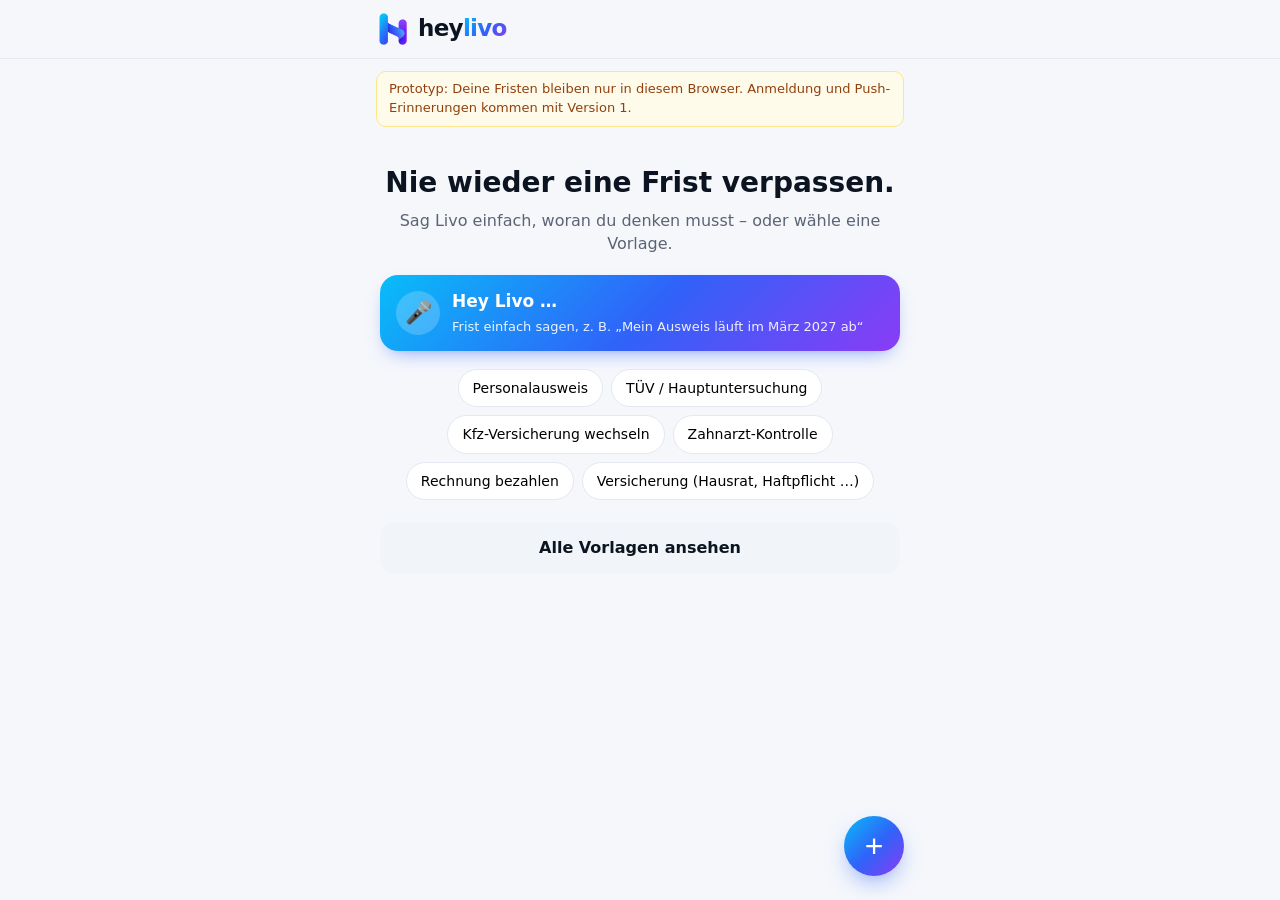
==== index.html @ c7f41e6e "heylivo prototype: deadlines with templates and "Hey Livo" voice input Browser-only prototype (local" ====
<!doctype html>
<html lang="de">
<head>
<meta charset="utf-8">
<meta name="viewport" content="width=device-width, initial-scale=1, viewport-fit=cover">
<meta name="theme-color" content="#3062f9">
<title>heylivo – Nie wieder eine Frist verpassen</title>
<meta name="description" content="Ausweis, TÜV, Versicherungen, Verträge, Arzttermine: Livo merkt sich deine Fristen und erinnert dich rechtzeitig. Einfach eintippen oder sagen: „Hey Livo …“">
<link rel="icon" href="icon.png" type="image/png">
<link rel="apple-touch-icon" href="apple-touch-icon.png">
<link rel="stylesheet" href="style.css">
</head>
<body>

<header class="top">
  <div class="wrap brand"><img src="icon.png" alt=""><span class="wm">hey<span>livo</span></span></div>
</header>

<div class="wrap">
  <p class="proto">Prototyp: Deine Fristen bleiben nur in diesem Browser. Anmeldung und Push-Erinnerungen kommen mit Version 1.</p>
  <main id="list"></main>
</div>

<button class="fab" type="button" data-act="add" aria-label="Frist hinzufügen">+</button>
<div class="sheet-bg" id="sheetBg" hidden></div>
<section class="sheet" id="sheet" hidden></section>
<div class="toast" id="toast" hidden></div>

<script src="templates.js"></script>
<script src="voice.js"></script>
<script src="app.js"></script>
</body>
</html>
---- style.css ----
/* Farben aus dem heylivo-Logo: Cyan → Blau → Violett, Schrift fast schwarz */
:root {
  --cyan: #08bdf8;
  --blue: #3062f9;
  --violet: #8a3cf5;
  --grad: linear-gradient(135deg, var(--cyan) 0%, var(--blue) 52%, var(--violet) 100%);
  --bg: #f5f7fb;
  --card: #ffffff;
  --ink: #0b1420;
  --muted: #5b6475;
  --line: #e3e8f2;
  --brand: #3062f9;
  --brand-dark: #2349d6;
  --brand-soft: #eaf0ff;
  --late: #b91c1c;
  --late-bg: #fee2e2;
  --now: #c2410c;
  --now-bg: #ffedd5;
  --later: #475569;
  --later-bg: #f1f5f9;
}
* { box-sizing: border-box; }
html, body { margin: 0; }
body {
  background: var(--bg); color: var(--ink);
  font: 16px/1.45 system-ui, -apple-system, "Segoe UI", Roboto, sans-serif;
  -webkit-tap-highlight-color: transparent;
}
body.lock { overflow: hidden; }
.wrap { max-width: 560px; margin: 0 auto; padding: 0 16px; }

/* Kopfzeile */
.top { position: sticky; top: 0; z-index: 5; background: rgba(245,247,251,.92); backdrop-filter: blur(8px); border-bottom: 1px solid var(--line); }
.brand { display: flex; align-items: center; gap: 8px; height: 58px; }
.brand img { width: 34px; height: 34px; }
.wm { font-size: 23px; font-weight: 800; letter-spacing: -.03em; color: var(--ink); }
.wm span { background: var(--grad); -webkit-background-clip: text; background-clip: text; color: transparent; }
.proto { font-size: 13px; color: #92400e; background: #fffbeb; border: 1px solid #fde68a; border-radius: 10px; padding: 8px 12px; margin: 12px 0 0; }

/* Liste */
main { padding-bottom: 110px; }
.sec { display: flex; align-items: center; gap: 8px; margin: 22px 4px 8px; font-size: 13px; text-transform: uppercase; letter-spacing: .06em; color: var(--muted); }
.sec-now { color: var(--now); }
.sec span { background: var(--now); color: #fff; border-radius: 999px; padding: 0 8px; font-size: 12px; letter-spacing: 0; }
.card {
  display: flex; align-items: center; gap: 12px; width: 100%; margin: 0 0 8px; padding: 12px 14px;
  text-align: left; font: inherit; color: inherit; cursor: pointer;
  background: var(--card); border: 1px solid var(--line); border-left: 5px solid var(--line); border-radius: 16px;
}
.card.st-late { border-left-color: var(--late); }
.card.st-now { border-left-color: var(--now); }
.ico { flex: none; width: 40px; height: 40px; display: grid; place-items: center; border-radius: 12px; background: var(--later-bg); font-size: 20px; }
.txt { flex: 1; min-width: 0; }
.txt b { display: block; font-weight: 700; white-space: nowrap; overflow: hidden; text-overflow: ellipsis; }
.txt small { color: var(--muted); font-size: 13px; }
.pill { flex: none; padding: 4px 10px; border-radius: 999px; font-size: 12px; font-weight: 700; white-space: nowrap; background: var(--later-bg); color: var(--later); }
.st-late .pill { background: var(--late-bg); color: var(--late); }
.st-now .pill { background: var(--now-bg); color: var(--now); }
.allgood { margin: 18px 0 0; padding: 14px; border-radius: 14px; background: #ecfdf5; color: #065f46; font-weight: 600; }

/* Leerer Zustand */
.empty { text-align: center; padding: 40px 4px; }
.empty h1 { font-size: 28px; line-height: 1.15; margin: 0 0 10px; }
.empty p { color: var(--muted); margin: 0 0 20px; }
.chips { display: flex; flex-wrap: wrap; justify-content: center; gap: 8px; margin: 0 0 22px; }
.chip { padding: 8px 14px; border: 1px solid var(--line); border-radius: 999px; background: #fff; font: inherit; font-size: 14px; cursor: pointer; }

/* Plus-Knopf */
.fab {
  position: fixed; right: max(16px, calc(50% - 264px)); bottom: 24px; z-index: 10;
  width: 60px; height: 60px; border: 0; border-radius: 50%;
  background: var(--grad); color: #fff; font-size: 32px; line-height: 1; cursor: pointer;
  box-shadow: 0 10px 24px -8px rgba(48,98,249,.65);
}

/* Blatt von unten */
.sheet-bg { position: fixed; inset: 0; z-index: 20; background: rgba(15,23,42,.45); }
.sheet {
  position: fixed; left: 0; right: 0; bottom: 0; z-index: 21; max-width: 560px; max-height: 90vh; margin: 0 auto; overflow: auto;
  padding: 8px 18px 28px; background: #fff; border-radius: 22px 22px 0 0; box-shadow: 0 -10px 30px rgba(0,0,0,.15);
}
.grab { width: 42px; height: 5px; margin: 4px auto 10px; border-radius: 3px; background: var(--line); }
.sheet h3 { margin: 4px 0 12px; font-size: 20px; }
.cat { margin: 14px 0 6px; font-size: 13px; font-weight: 700; color: var(--muted); }
.tpls { display: grid; grid-template-columns: 1fr 1fr; gap: 8px; }
.tpl { padding: 10px 12px; border: 1px solid var(--line); border-radius: 12px; background: #fff; text-align: left; font: inherit; font-size: 14px; font-weight: 600; cursor: pointer; }
.field { display: grid; gap: 6px; margin: 0 0 12px; font-size: 14px; font-weight: 700; }
.field i { font-style: normal; font-weight: 400; color: var(--muted); }
.field input, .field select { width: 100%; padding: 12px; border: 1px solid #cbd5e1; border-radius: 12px; background: #fff; font: inherit; font-weight: 400; color: inherit; }
.field input:focus, .field select:focus, .sayform input:focus { outline: 2px solid var(--brand); outline-offset: 1px; border-color: transparent; }
.hint { margin: 0 0 14px; padding: 10px 12px; border-radius: 12px; background: var(--brand-soft); color: #1e3a8a; font-size: 14px; }
.preview { margin: 4px 0 14px; padding: 10px 12px; border-radius: 12px; background: var(--later-bg); font-size: 14px; }
.err { min-height: 1px; margin: 0 0 10px; color: var(--late); font-size: 14px; }
.btn { display: block; width: 100%; padding: 14px; border: 0; border-radius: 14px; background: var(--brand); color: #fff; font: inherit; font-weight: 800; cursor: pointer; }
.btn:hover { background: var(--brand-dark); }
.btn.light { margin-top: 8px; background: var(--later-bg); color: var(--ink); }
.btn.danger { margin-top: 4px; background: none; color: var(--late); }
.d-head { display: flex; align-items: center; gap: 12px; margin: 4px 0 14px; }
.d-head h3 { margin: 0 0 4px; }
.d-head .pill { display: inline-block; }
dl { display: grid; grid-template-columns: auto 1fr; gap: 6px 14px; margin: 0 0 14px; font-size: 15px; }
dt { color: var(--muted); }
dd { margin: 0; font-weight: 600; }

/* Hey Livo – Spracheingabe */
.voicebar {
  display: flex; align-items: center; gap: 12px; width: 100%; margin: 14px 0 0; padding: 14px 16px;
  border: 0; border-radius: 18px; background: var(--grad); color: #fff;
  text-align: left; font: inherit; cursor: pointer; box-shadow: 0 8px 20px -10px rgba(48,98,249,.75);
}
.empty .voicebar { margin: 0 0 18px; }
.mic-ico { flex: none; width: 44px; height: 44px; display: grid; place-items: center; border-radius: 50%; background: rgba(255,255,255,.2); font-size: 22px; }
.voicebar b { display: block; font-size: 17px; }
.voicebar small { font-size: 13px; opacity: .9; }
.muted { margin: 0 0 6px; color: var(--muted); font-size: 14px; }
.mic {
  display: block; width: 96px; height: 96px; margin: 18px auto 10px; border: 0; border-radius: 50%;
  background: var(--grad); color: #fff; font-size: 40px; cursor: pointer; box-shadow: 0 10px 24px -8px rgba(48,98,249,.65);
}
.mic.on { animation: pulse 1.2s ease-in-out infinite; }
@keyframes pulse { 0%, 100% { box-shadow: 0 0 0 0 rgba(138,60,245,.5); } 50% { box-shadow: 0 0 0 18px rgba(138,60,245,0); } }
@media (prefers-reduced-motion: reduce) { .mic.on { animation: none; } }
.heard { min-height: 24px; margin: 0 0 14px; text-align: center; font-size: 17px; }
.sayform { display: flex; gap: 8px; margin: 0 0 4px; }
.sayform input { flex: 1; min-width: 0; padding: 12px; border: 1px solid #cbd5e1; border-radius: 12px; font: inherit; }
.sayform .btn { width: auto; padding: 12px 18px; }
.said { margin: 0 0 14px; padding: 10px 12px; border-left: 4px solid var(--brand); border-radius: 8px; background: var(--later-bg); font-style: italic; }

.toast { position: fixed; left: 50%; bottom: 96px; z-index: 30; max-width: 90vw; transform: translateX(-50%); padding: 10px 16px; border-radius: 12px; background: var(--ink); color: #fff; font-size: 14px; }
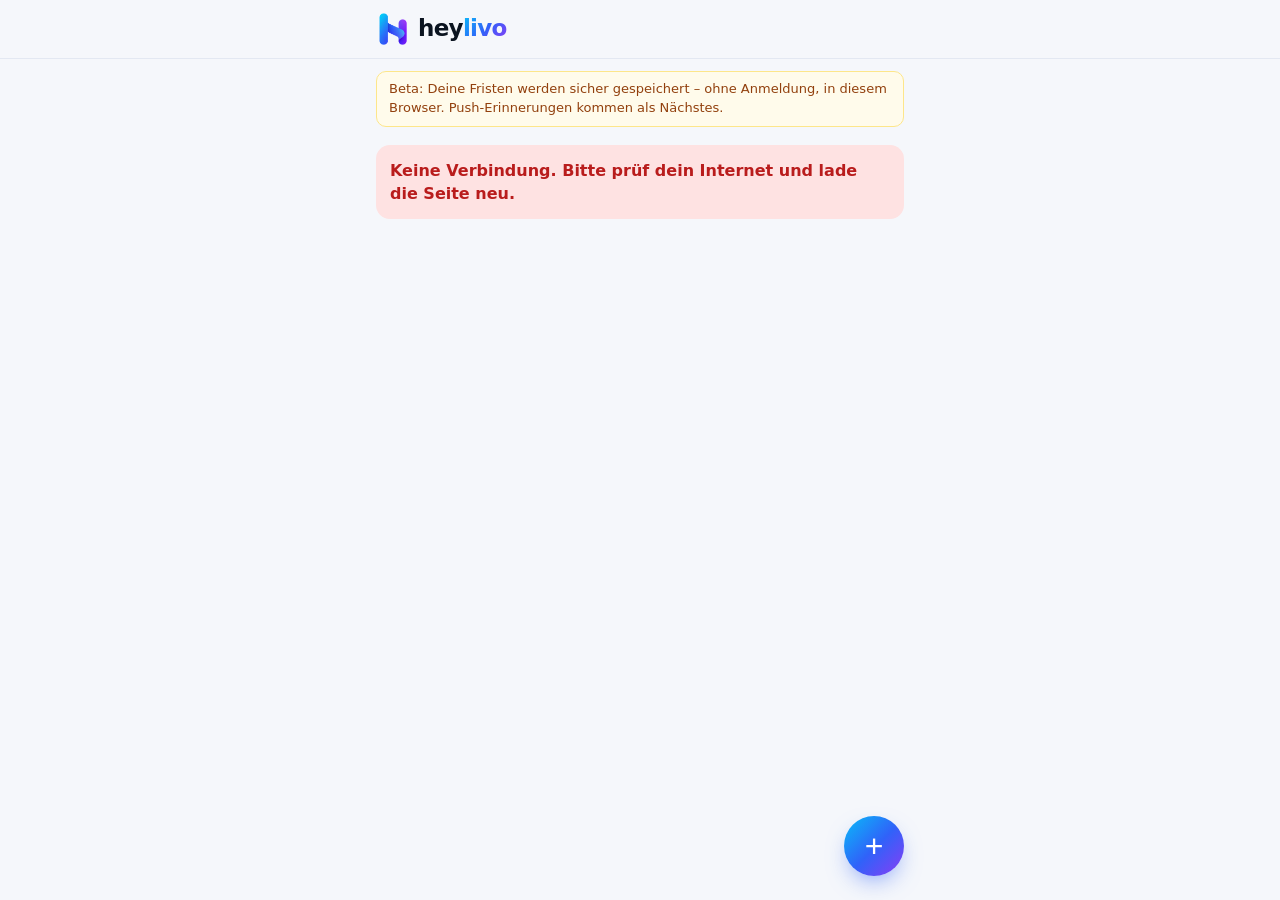
==== commit 33a881a6: "heylivo: save deadlines in Supabase without sign-up Each browser gets an anonymous Supabase account;" ====
--- a/index.html
+++ b/index.html
@@ -17,7 +17,7 @@
 </header>
 
 <div class="wrap">
-  <p class="proto">Prototyp: Deine Fristen bleiben nur in diesem Browser. Anmeldung und Push-Erinnerungen kommen mit Version 1.</p>
+  <p class="proto" id="note"></p>
   <main id="list"></main>
 </div>
 
@@ -26,6 +26,7 @@
 <section class="sheet" id="sheet" hidden></section>
 <div class="toast" id="toast" hidden></div>
 
+<script src="vendor/supabase.js"></script>
 <script src="templates.js"></script>
 <script src="voice.js"></script>
 <script src="app.js"></script>
--- a/style.css
+++ b/style.css
@@ -56,6 +56,9 @@
 .pill { flex: none; padding: 4px 10px; border-radius: 999px; font-size: 12px; font-weight: 700; white-space: nowrap; background: var(--later-bg); color: var(--later); }
 .st-late .pill { background: var(--late-bg); color: var(--late); }
 .st-now .pill { background: var(--now-bg); color: var(--now); }
+.loading { margin: 40px 0; text-align: center; color: var(--muted); }
+.offline { margin: 18px 0 0; padding: 14px; border-radius: 14px; background: var(--late-bg); color: var(--late); font-weight: 600; }
+.btn:disabled { opacity: .6; cursor: default; }
 .allgood { margin: 18px 0 0; padding: 14px; border-radius: 14px; background: #ecfdf5; color: #065f46; font-weight: 600; }
 
 /* Leerer Zustand */
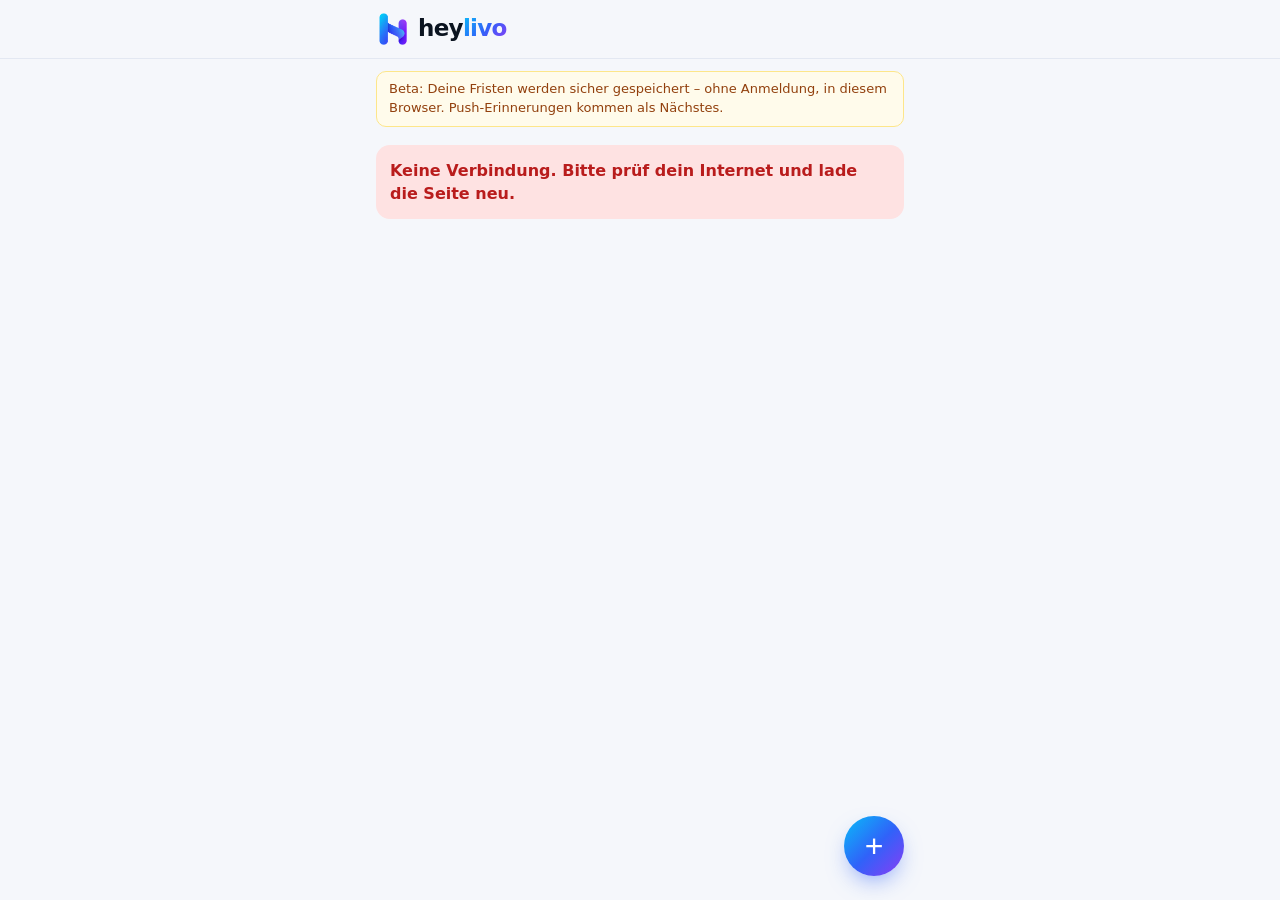
==== commit 09491c16: "heylivo: version query strings so phones load fresh files Co-Authored-By: Claude Opus 5.5 <noreply@a" ====
--- a/index.html
+++ b/index.html
@@ -8,7 +8,7 @@
 <meta name="description" content="Ausweis, TÜV, Versicherungen, Verträge, Arzttermine: Livo merkt sich deine Fristen und erinnert dich rechtzeitig. Einfach eintippen oder sagen: „Hey Livo …“">
 <link rel="icon" href="icon.png" type="image/png">
 <link rel="apple-touch-icon" href="apple-touch-icon.png">
-<link rel="stylesheet" href="style.css">
+<link rel="stylesheet" href="style.css?v=2">
 </head>
 <body>
 
@@ -26,9 +26,9 @@
 <section class="sheet" id="sheet" hidden></section>
 <div class="toast" id="toast" hidden></div>
 
-<script src="vendor/supabase.js"></script>
-<script src="templates.js"></script>
-<script src="voice.js"></script>
-<script src="app.js"></script>
+<script src="vendor/supabase.js?v=2"></script>
+<script src="templates.js?v=2"></script>
+<script src="voice.js?v=2"></script>
+<script src="app.js?v=2"></script>
 </body>
 </html>
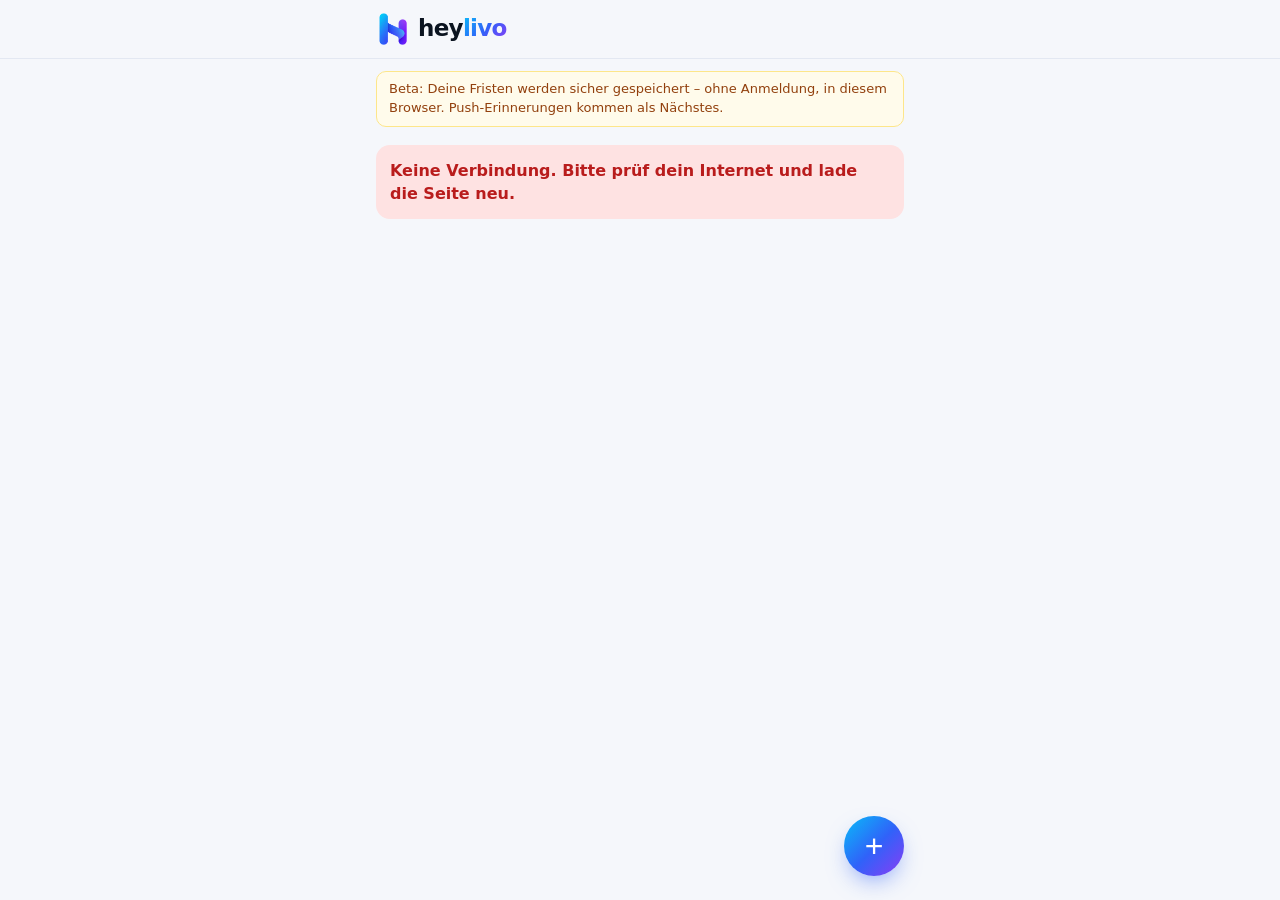
==== commit cee64d18: "heylivo: 30-day trial from the first deadline, then Livo Plus Replaces the 5-deadline free limit. su" ====
--- a/index.html
+++ b/index.html
@@ -8,7 +8,7 @@
 <meta name="description" content="Ausweis, TÜV, Versicherungen, Verträge, Arzttermine: Livo merkt sich deine Fristen und erinnert dich rechtzeitig. Einfach eintippen oder sagen: „Hey Livo …“">
 <link rel="icon" href="icon.png" type="image/png">
 <link rel="apple-touch-icon" href="apple-touch-icon.png">
-<link rel="stylesheet" href="style.css?v=2">
+<link rel="stylesheet" href="style.css?v=3">
 </head>
 <body>
 
@@ -26,9 +26,9 @@
 <section class="sheet" id="sheet" hidden></section>
 <div class="toast" id="toast" hidden></div>
 
-<script src="vendor/supabase.js?v=2"></script>
-<script src="templates.js?v=2"></script>
-<script src="voice.js?v=2"></script>
-<script src="app.js?v=2"></script>
+<script src="vendor/supabase.js?v=3"></script>
+<script src="templates.js?v=3"></script>
+<script src="voice.js?v=3"></script>
+<script src="app.js?v=3"></script>
 </body>
 </html>
--- a/style.css
+++ b/style.css
@@ -56,6 +56,12 @@
 .pill { flex: none; padding: 4px 10px; border-radius: 999px; font-size: 12px; font-weight: 700; white-space: nowrap; background: var(--later-bg); color: var(--later); }
 .st-late .pill { background: var(--late-bg); color: var(--late); }
 .st-now .pill { background: var(--now-bg); color: var(--now); }
+.quota { margin: 10px 4px 0; font-size: 13px; color: var(--muted); }
+.quota b { color: var(--brand); }
+.empty .quota { margin: -8px 0 18px; }
+.linkbtn { padding: 0; border: 0; background: none; color: var(--brand); font: inherit; font-weight: 700; text-decoration: underline; cursor: pointer; }
+.expired { display: block; width: 100%; margin: 14px 0 0; padding: 14px 16px; border: 1px solid #fcd34d; border-radius: 16px; background: #fffbeb; color: #78350f; text-align: left; font: inherit; font-size: 15px; cursor: pointer; }
+.expired u { color: var(--brand); font-weight: 700; }
 .loading { margin: 40px 0; text-align: center; color: var(--muted); }
 .offline { margin: 18px 0 0; padding: 14px; border-radius: 14px; background: var(--late-bg); color: var(--late); font-weight: 600; }
 .btn:disabled { opacity: .6; cursor: default; }
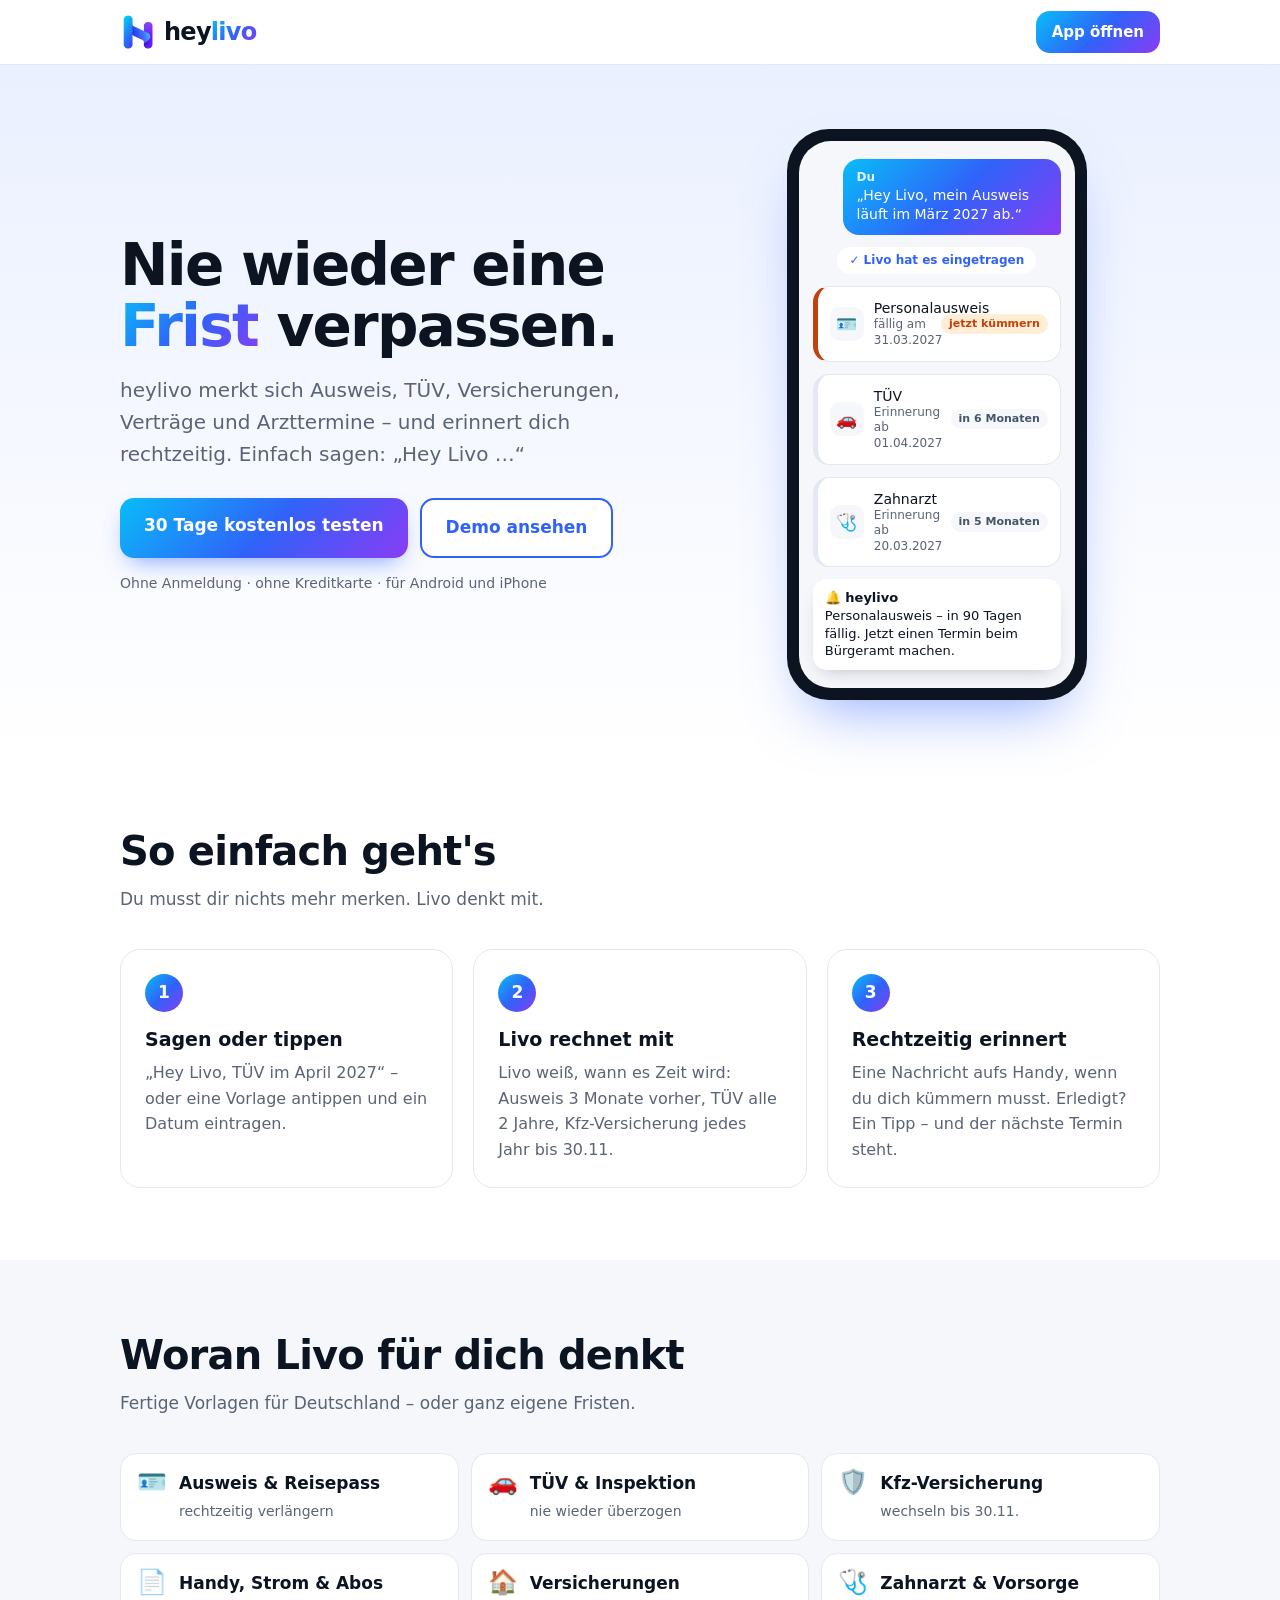
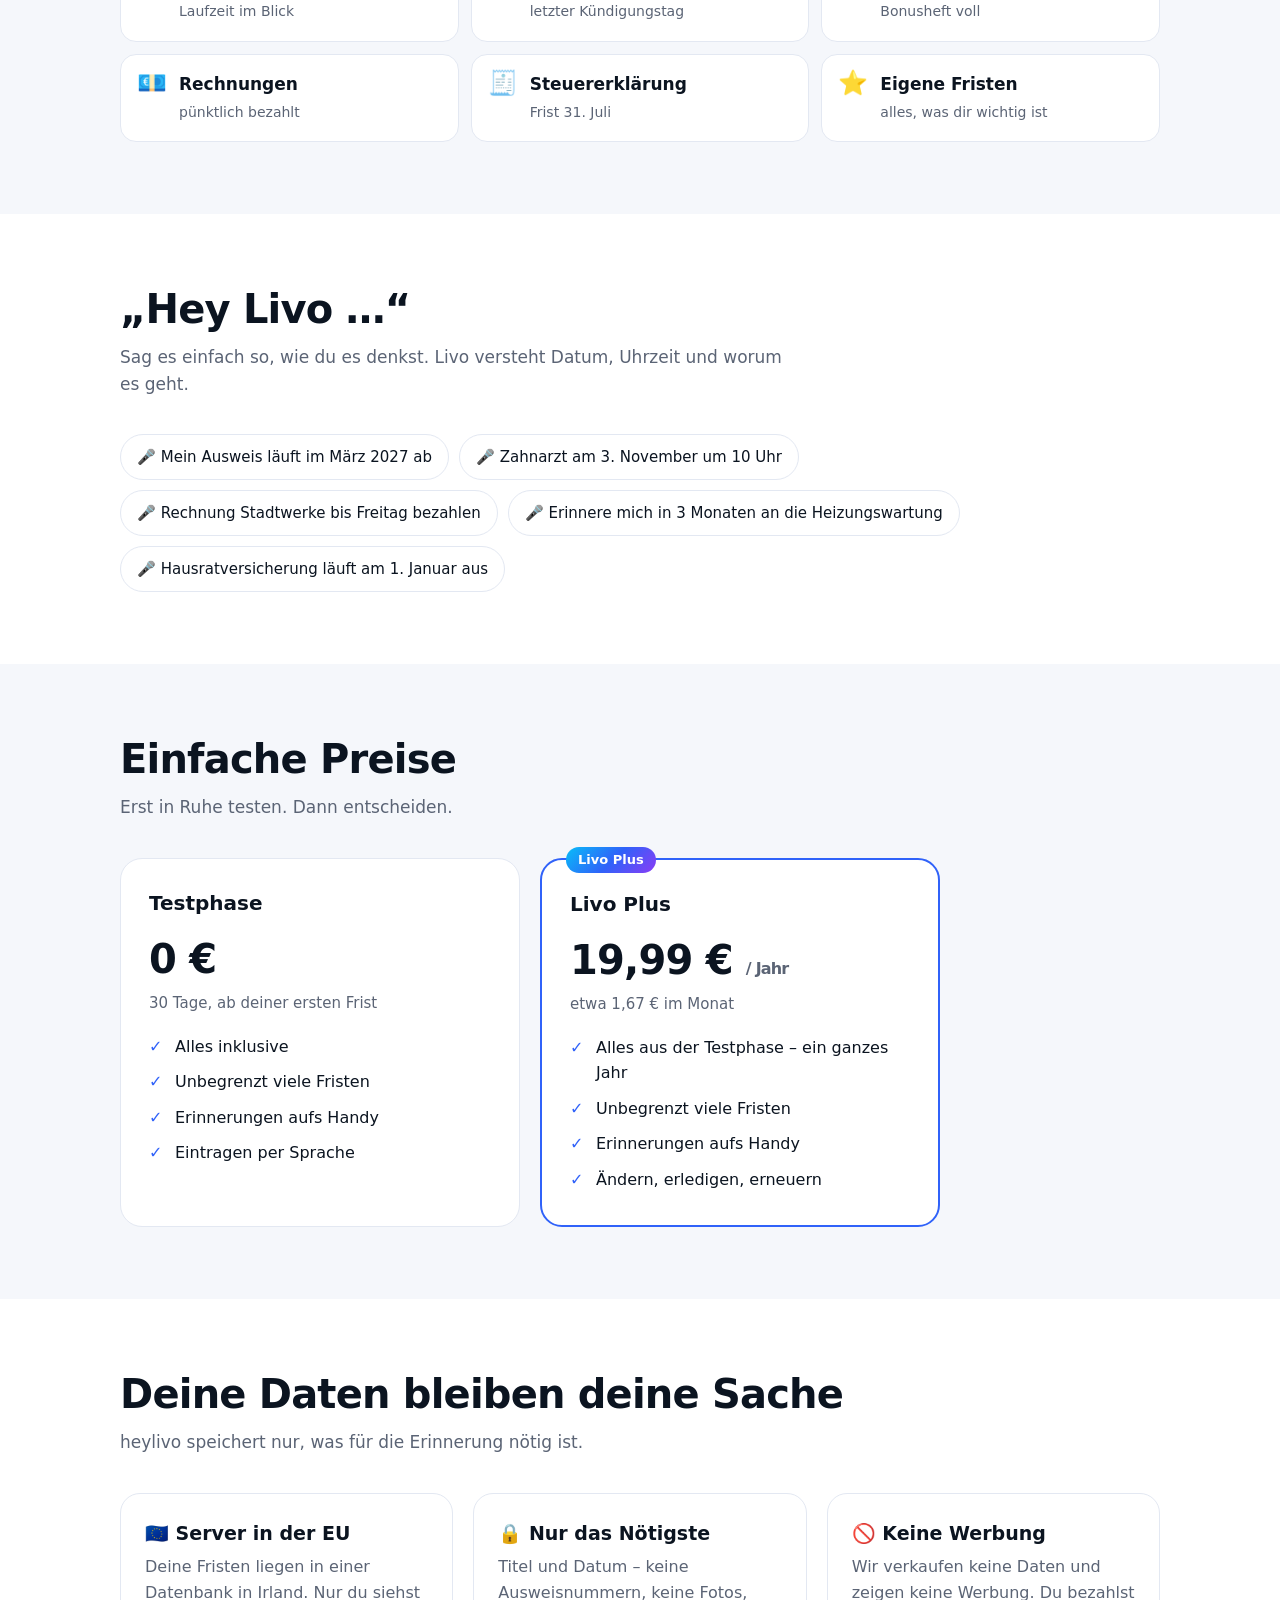
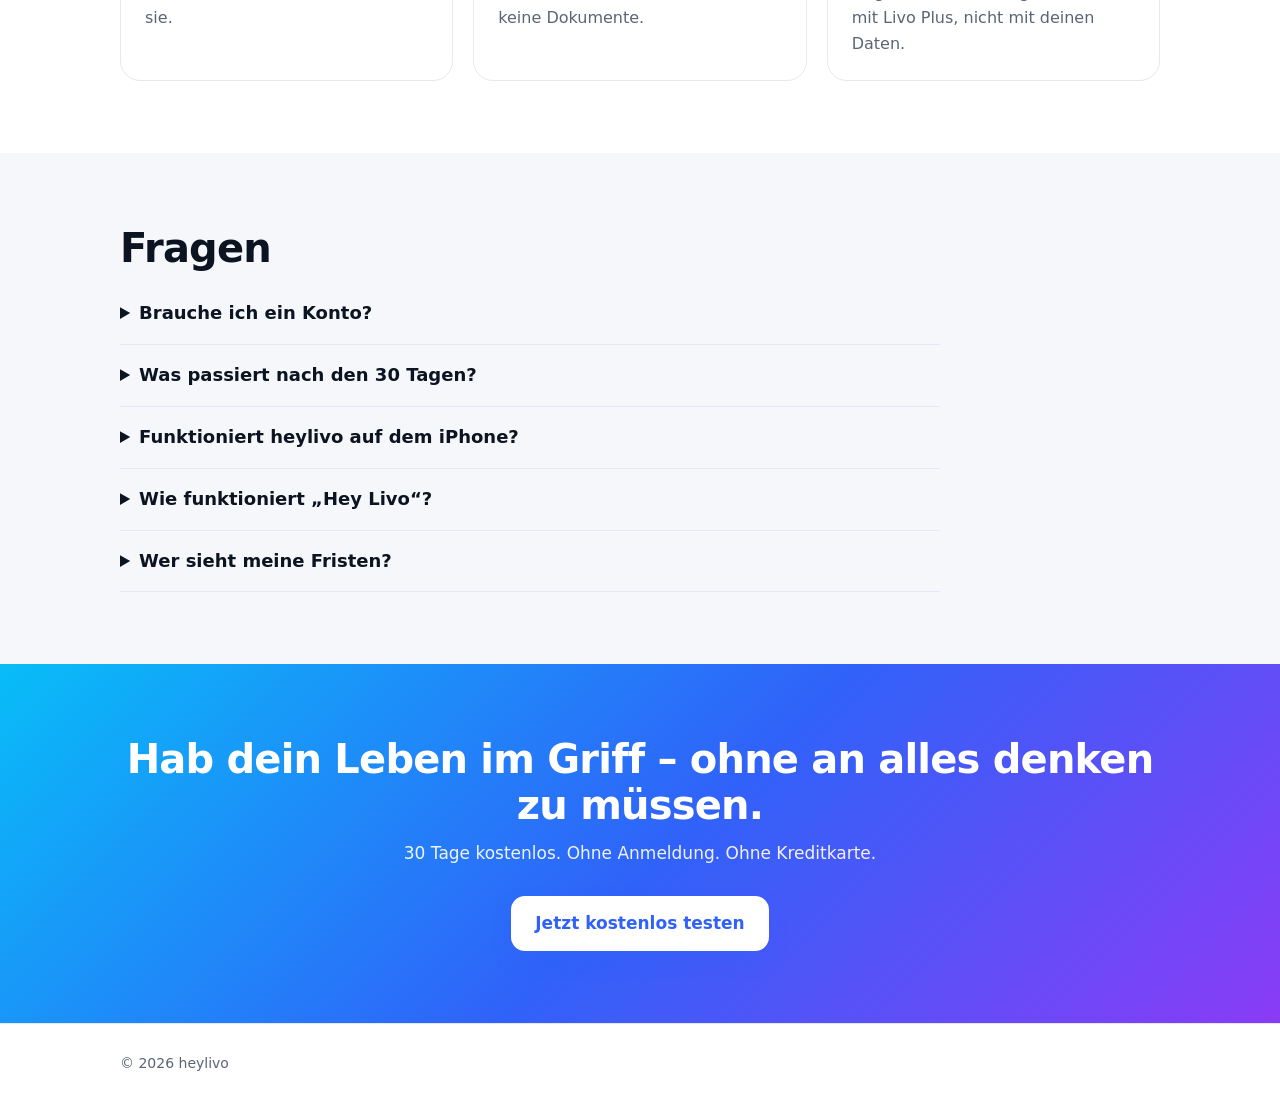
==== commit 3d739b84: "heylivo: landing page, app moves to /app/, push reminders, time everywhere - index.html is now the m" ====
--- a/index.html
+++ b/index.html
@@ -2,33 +2,259 @@
 <html lang="de">
 <head>
 <meta charset="utf-8">
-<meta name="viewport" content="width=device-width, initial-scale=1, viewport-fit=cover">
+<meta name="viewport" content="width=device-width, initial-scale=1">
 <meta name="theme-color" content="#3062f9">
 <title>heylivo – Nie wieder eine Frist verpassen</title>
-<meta name="description" content="Ausweis, TÜV, Versicherungen, Verträge, Arzttermine: Livo merkt sich deine Fristen und erinnert dich rechtzeitig. Einfach eintippen oder sagen: „Hey Livo …“">
+<meta name="description" content="heylivo merkt sich Ausweis, TÜV, Versicherungen, Verträge und Arzttermine – und erinnert dich rechtzeitig. Einfach sagen: „Hey Livo …“. 30 Tage kostenlos testen.">
 <link rel="icon" href="icon.png" type="image/png">
 <link rel="apple-touch-icon" href="apple-touch-icon.png">
-<link rel="stylesheet" href="style.css?v=3">
+<script>
+  // Alte Links auf die App (früher direkt hier) weiterleiten
+  if (/[?&](demo|say|show)=/.test(location.search)) location.replace("app/" + location.search);
+</script>
+<style>
+  :root {
+    --cyan: #08bdf8; --blue: #3062f9; --violet: #8a3cf5;
+    --grad: linear-gradient(135deg, var(--cyan) 0%, var(--blue) 52%, var(--violet) 100%);
+    --ink: #0b1420; --muted: #5b6475; --line: #e3e8f2; --soft: #f5f7fb; --brand-soft: #eaf0ff;
+  }
+  * { box-sizing: border-box; }
+  html { scroll-behavior: smooth; }
+  body { margin: 0; background: #fff; color: var(--ink); font: 17px/1.6 system-ui, -apple-system, "Segoe UI", Roboto, sans-serif; }
+  a { color: var(--blue); }
+  .wrap { max-width: 1080px; margin: 0 auto; padding: 0 20px; }
+
+  header { position: sticky; top: 0; z-index: 10; background: rgba(255,255,255,.92); backdrop-filter: blur(8px); border-bottom: 1px solid var(--line); }
+  header .wrap { display: flex; align-items: center; justify-content: space-between; height: 64px; }
+  .logo { display: flex; align-items: center; gap: 8px; text-decoration: none; color: var(--ink); }
+  .logo img { width: 36px; height: 36px; }
+  .wm { font-size: 24px; font-weight: 800; letter-spacing: -.03em; }
+  .wm span { background: var(--grad); -webkit-background-clip: text; background-clip: text; color: transparent; }
+  .btn { display: inline-block; padding: 14px 24px; border-radius: 14px; background: var(--grad); color: #fff; font-weight: 800; text-decoration: none; box-shadow: 0 10px 24px -10px rgba(48,98,249,.7); }
+  .btn.small { padding: 9px 16px; font-size: 15px; box-shadow: none; }
+  .btn.ghost { background: #fff; color: var(--blue); border: 2px solid var(--blue); box-shadow: none; }
+
+  .hero { background: linear-gradient(180deg, var(--brand-soft), #fff); padding: 64px 0 56px; }
+  .hero .wrap { display: grid; grid-template-columns: 1.1fr .9fr; gap: 48px; align-items: center; }
+  h1 { font-size: clamp(36px, 5.4vw, 58px); line-height: 1.05; letter-spacing: -.03em; margin: 0 0 18px; }
+  h1 em { font-style: normal; background: var(--grad); -webkit-background-clip: text; background-clip: text; color: transparent; }
+  .lead { font-size: 20px; color: var(--muted); margin: 0 0 28px; max-width: 32em; }
+  .ctas { display: flex; flex-wrap: wrap; gap: 12px; }
+  .note { font-size: 14px; color: var(--muted); margin: 14px 0 0; }
+
+  .phone { width: 300px; max-width: 100%; margin: 0 auto; padding: 12px; border-radius: 42px; background: #0b1420; box-shadow: 0 30px 60px -24px rgba(48,98,249,.55); }
+  .screen { min-height: 480px; padding: 18px 14px; border-radius: 32px; background: #f5f7fb; display: flex; flex-direction: column; gap: 12px; }
+  .say { align-self: flex-end; max-width: 88%; padding: 10px 14px; border-radius: 16px 16px 4px 16px; background: var(--grad); color: #fff; font-size: 14px; line-height: 1.4; }
+  .say b { display: block; font-size: 12px; opacity: .85; }
+  .hint { align-self: center; font-size: 12px; font-weight: 700; color: var(--blue); background: #fff; border-radius: 999px; padding: 4px 12px; }
+  .card { display: flex; align-items: center; gap: 10px; padding: 12px; border-radius: 16px; background: #fff; border: 1px solid var(--line); border-left: 5px solid #c2410c; font-size: 14px; line-height: 1.3; }
+  .card.ok { border-left-color: var(--line); }
+  .card .ic { width: 34px; height: 34px; border-radius: 10px; background: var(--soft); display: grid; place-items: center; font-size: 17px; flex: none; }
+  .card > div { flex: 1; min-width: 0; }
+  .card small { display: block; color: var(--muted); font-size: 12px; }
+  .card .pill { flex: none; font-size: 11px; font-weight: 700; padding: 3px 8px; border-radius: 999px; background: #ffedd5; color: #c2410c; white-space: nowrap; }
+  .card.ok .pill { background: var(--soft); color: #475569; }
+  .push { padding: 10px 12px; border-radius: 14px; background: #fff; box-shadow: 0 8px 20px -10px rgba(11,20,32,.3); font-size: 13px; line-height: 1.35; }
+  .push b { display: block; font-size: 13px; }
+
+  section { padding: 72px 0; }
+  .alt { background: var(--soft); }
+  h2 { font-size: clamp(28px, 3.6vw, 40px); line-height: 1.15; letter-spacing: -.02em; margin: 0 0 12px; }
+  .sub { color: var(--muted); margin: 0 0 36px; max-width: 40em; }
+  .grid3 { display: grid; grid-template-columns: repeat(3, 1fr); gap: 20px; }
+  .box { padding: 24px; border-radius: 20px; background: #fff; border: 1px solid var(--line); }
+  .box h3 { margin: 0 0 6px; font-size: 19px; }
+  .box p { margin: 0; color: var(--muted); font-size: 16px; }
+  .num { width: 38px; height: 38px; margin-bottom: 12px; border-radius: 50%; background: var(--grad); color: #fff; font-weight: 800; display: grid; place-items: center; }
+  .topics { display: grid; grid-template-columns: repeat(3, 1fr); gap: 12px; }
+  .topic { display: flex; gap: 12px; align-items: flex-start; padding: 16px; border-radius: 16px; background: #fff; border: 1px solid var(--line); }
+  .topic span { font-size: 24px; line-height: 1; }
+  .topic b { display: block; }
+  .topic small { color: var(--muted); font-size: 14px; }
+  .chips { display: flex; flex-wrap: wrap; gap: 10px; }
+  .chips span { padding: 10px 16px; border-radius: 999px; background: #fff; border: 1px solid var(--line); font-size: 15px; }
+  .chips span::before { content: "🎤 "; }
+
+  .prices { display: grid; grid-template-columns: 1fr 1fr; gap: 20px; max-width: 820px; }
+  .price { position: relative; padding: 28px; border-radius: 22px; background: #fff; border: 1px solid var(--line); }
+  .price.plus { border: 2px solid var(--blue); }
+  .price .tag { position: absolute; top: -13px; left: 24px; padding: 3px 12px; border-radius: 999px; background: var(--grad); color: #fff; font-size: 13px; font-weight: 800; }
+  .price h3 { margin: 0; font-size: 20px; }
+  .amount { margin: 8px 0 0; font-size: 40px; font-weight: 800; letter-spacing: -.02em; }
+  .amount small { font-size: 16px; font-weight: 600; color: var(--muted); }
+  .per { margin: 0 0 14px; color: var(--muted); font-size: 15px; }
+  .price ul { list-style: none; margin: 0; padding: 0; }
+  .price li { position: relative; padding: 5px 0 5px 26px; font-size: 16px; }
+  .price li::before { content: "✓"; position: absolute; left: 0; color: var(--blue); font-weight: 800; }
+
+  .privacy { display: grid; grid-template-columns: repeat(3, 1fr); gap: 20px; }
+  details { max-width: 820px; padding: 16px 0; border-bottom: 1px solid var(--line); }
+  summary { cursor: pointer; font-size: 18px; font-weight: 700; }
+  details p { margin: 10px 0 0; color: var(--muted); }
+
+  .final { text-align: center; color: #fff; background: var(--grad); }
+  .final h2 { color: #fff; }
+  .final p { margin: 0 0 28px; opacity: .92; }
+  .final .btn { background: #fff; color: var(--blue); }
+  footer { padding: 28px 0; color: var(--muted); font-size: 14px; border-top: 1px solid var(--line); }
+
+  @media (max-width: 860px) {
+    .hero .wrap, .grid3, .prices, .privacy { grid-template-columns: 1fr; }
+    .topics { grid-template-columns: 1fr 1fr; }
+    .hero { padding-top: 40px; }
+    section { padding: 56px 0; }
+  }
+  @media (max-width: 520px) {
+    .topics { grid-template-columns: 1fr; }
+    header .btn.small { padding: 8px 12px; }
+  }
+</style>
 </head>
 <body>
 
-<header class="top">
-  <div class="wrap brand"><img src="icon.png" alt=""><span class="wm">hey<span>livo</span></span></div>
+<header>
+  <div class="wrap">
+    <a class="logo" href="./"><img src="icon.png" alt=""><span class="wm">hey<span>livo</span></span></a>
+    <a class="btn small" href="app/">App öffnen</a>
+  </div>
 </header>
 
-<div class="wrap">
-  <p class="proto" id="note"></p>
-  <main id="list"></main>
-</div>
-
-<button class="fab" type="button" data-act="add" aria-label="Frist hinzufügen">+</button>
-<div class="sheet-bg" id="sheetBg" hidden></div>
-<section class="sheet" id="sheet" hidden></section>
-<div class="toast" id="toast" hidden></div>
-
-<script src="vendor/supabase.js?v=3"></script>
-<script src="templates.js?v=3"></script>
-<script src="voice.js?v=3"></script>
-<script src="app.js?v=3"></script>
+<main>
+  <div class="hero">
+    <div class="wrap">
+      <div>
+        <h1>Nie wieder eine <em>Frist</em> verpassen.</h1>
+        <p class="lead">heylivo merkt sich Ausweis, TÜV, Versicherungen, Verträge und Arzttermine – und erinnert dich rechtzeitig. Einfach sagen: „Hey Livo …“</p>
+        <div class="ctas">
+          <a class="btn" href="app/">30 Tage kostenlos testen</a>
+          <a class="btn ghost" href="app/?demo=1">Demo ansehen</a>
+        </div>
+        <p class="note">Ohne Anmeldung · ohne Kreditkarte · für Android und iPhone</p>
+      </div>
+
+      <div class="phone" aria-hidden="true">
+        <div class="screen">
+          <div class="say"><b>Du</b>„Hey Livo, mein Ausweis läuft im März 2027 ab.“</div>
+          <span class="hint">✓ Livo hat es eingetragen</span>
+          <div class="card"><span class="ic">🪪</span><div>Personalausweis<small>fällig am 31.03.2027</small></div><span class="pill">jetzt kümmern</span></div>
+          <div class="card ok"><span class="ic">🚗</span><div>TÜV<small>Erinnerung ab 01.04.2027</small></div><span class="pill">in 6 Monaten</span></div>
+          <div class="card ok"><span class="ic">🩺</span><div>Zahnarzt<small>Erinnerung ab 20.03.2027</small></div><span class="pill">in 5 Monaten</span></div>
+          <div class="push"><b>🔔 heylivo</b>Personalausweis – in 90 Tagen fällig. Jetzt einen Termin beim Bürgeramt machen.</div>
+        </div>
+      </div>
+    </div>
+  </div>
+
+  <section>
+    <div class="wrap">
+      <h2>So einfach geht's</h2>
+      <p class="sub">Du musst dir nichts mehr merken. Livo denkt mit.</p>
+      <div class="grid3">
+        <div class="box"><div class="num">1</div><h3>Sagen oder tippen</h3><p>„Hey Livo, TÜV im April 2027“ – oder eine Vorlage antippen und ein Datum eintragen.</p></div>
+        <div class="box"><div class="num">2</div><h3>Livo rechnet mit</h3><p>Livo weiß, wann es Zeit wird: Ausweis 3 Monate vorher, TÜV alle 2 Jahre, Kfz-Versicherung jedes Jahr bis 30.11.</p></div>
+        <div class="box"><div class="num">3</div><h3>Rechtzeitig erinnert</h3><p>Eine Nachricht aufs Handy, wenn du dich kümmern musst. Erledigt? Ein Tipp – und der nächste Termin steht.</p></div>
+      </div>
+    </div>
+  </section>
+
+  <section class="alt">
+    <div class="wrap">
+      <h2>Woran Livo für dich denkt</h2>
+      <p class="sub">Fertige Vorlagen für Deutschland – oder ganz eigene Fristen.</p>
+      <div class="topics">
+        <div class="topic"><span>🪪</span><div><b>Ausweis &amp; Reisepass</b><small>rechtzeitig verlängern</small></div></div>
+        <div class="topic"><span>🚗</span><div><b>TÜV &amp; Inspektion</b><small>nie wieder überzogen</small></div></div>
+        <div class="topic"><span>🛡️</span><div><b>Kfz-Versicherung</b><small>wechseln bis 30.11.</small></div></div>
+        <div class="topic"><span>📄</span><div><b>Handy, Strom &amp; Abos</b><small>Laufzeit im Blick</small></div></div>
+        <div class="topic"><span>🏠</span><div><b>Versicherungen</b><small>letzter Kündigungstag</small></div></div>
+        <div class="topic"><span>🩺</span><div><b>Zahnarzt &amp; Vorsorge</b><small>Bonusheft voll</small></div></div>
+        <div class="topic"><span>💶</span><div><b>Rechnungen</b><small>pünktlich bezahlt</small></div></div>
+        <div class="topic"><span>🧾</span><div><b>Steuererklärung</b><small>Frist 31. Juli</small></div></div>
+        <div class="topic"><span>⭐</span><div><b>Eigene Fristen</b><small>alles, was dir wichtig ist</small></div></div>
+      </div>
+    </div>
+  </section>
+
+  <section>
+    <div class="wrap">
+      <h2>„Hey Livo …“</h2>
+      <p class="sub">Sag es einfach so, wie du es denkst. Livo versteht Datum, Uhrzeit und worum es geht.</p>
+      <div class="chips">
+        <span>Mein Ausweis läuft im März 2027 ab</span>
+        <span>Zahnarzt am 3. November um 10 Uhr</span>
+        <span>Rechnung Stadtwerke bis Freitag bezahlen</span>
+        <span>Erinnere mich in 3 Monaten an die Heizungswartung</span>
+        <span>Hausratversicherung läuft am 1. Januar aus</span>
+      </div>
+    </div>
+  </section>
+
+  <section class="alt" id="preise">
+    <div class="wrap">
+      <h2>Einfache Preise</h2>
+      <p class="sub">Erst in Ruhe testen. Dann entscheiden.</p>
+      <div class="prices">
+        <div class="price">
+          <h3>Testphase</h3>
+          <p class="amount">0 €</p>
+          <p class="per">30 Tage, ab deiner ersten Frist</p>
+          <ul>
+            <li>Alles inklusive</li>
+            <li>Unbegrenzt viele Fristen</li>
+            <li>Erinnerungen aufs Handy</li>
+            <li>Eintragen per Sprache</li>
+          </ul>
+        </div>
+        <div class="price plus">
+          <span class="tag">Livo Plus</span>
+          <h3>Livo Plus</h3>
+          <p class="amount">19,99 € <small>/ Jahr</small></p>
+          <p class="per">etwa 1,67 € im Monat</p>
+          <ul>
+            <li>Alles aus der Testphase – ein ganzes Jahr</li>
+            <li>Unbegrenzt viele Fristen</li>
+            <li>Erinnerungen aufs Handy</li>
+            <li>Ändern, erledigen, erneuern</li>
+          </ul>
+        </div>
+      </div>
+    </div>
+  </section>
+
+  <section>
+    <div class="wrap">
+      <h2>Deine Daten bleiben deine Sache</h2>
+      <p class="sub">heylivo speichert nur, was für die Erinnerung nötig ist.</p>
+      <div class="privacy">
+        <div class="box"><h3>🇪🇺 Server in der EU</h3><p>Deine Fristen liegen in einer Datenbank in Irland. Nur du siehst sie.</p></div>
+        <div class="box"><h3>🔒 Nur das Nötigste</h3><p>Titel und Datum – keine Ausweisnummern, keine Fotos, keine Dokumente.</p></div>
+        <div class="box"><h3>🚫 Keine Werbung</h3><p>Wir verkaufen keine Daten und zeigen keine Werbung. Du bezahlst mit Livo Plus, nicht mit deinen Daten.</p></div>
+      </div>
+    </div>
+  </section>
+
+  <section class="alt">
+    <div class="wrap">
+      <h2>Fragen</h2>
+      <details><summary>Brauche ich ein Konto?</summary><p>Nein. Du legst einfach los, deine Fristen werden trotzdem sicher gespeichert. Sie hängen an deinem Browser auf diesem Gerät – löschst du die Browserdaten, sind sie weg.</p></details>
+      <details><summary>Was passiert nach den 30 Tagen?</summary><p>Mit Livo Plus geht alles weiter wie bisher. Ohne Plus kannst du deine Fristen weiter ansehen und löschen, aber keine neuen anlegen oder ändern, und Erinnerungen kommen nicht mehr.</p></details>
+      <details><summary>Funktioniert heylivo auf dem iPhone?</summary><p>Ja. Damit Erinnerungen ankommen, tippst du in Safari auf „Teilen“ und dann auf „Zum Home-Bildschirm“ und öffnest heylivo danach über das neue Symbol.</p></details>
+      <details><summary>Wie funktioniert „Hey Livo“?</summary><p>Die Spracherkennung macht dein Browser (in Chrome zum Beispiel über Google, in Safari über Apple). Livo bekommt nur den erkannten Text und liest daraus Art, Datum und Uhrzeit der Frist. Du prüfst alles, bevor es gespeichert wird.</p></details>
+      <details><summary>Wer sieht meine Fristen?</summary><p>Nur du. Die Datenbank lässt jeden Nutzer ausschließlich seine eigenen Fristen sehen.</p></details>
+    </div>
+  </section>
+
+  <section class="final">
+    <div class="wrap">
+      <h2>Hab dein Leben im Griff – ohne an alles denken zu müssen.</h2>
+      <p>30 Tage kostenlos. Ohne Anmeldung. Ohne Kreditkarte.</p>
+      <a class="btn" href="app/">Jetzt kostenlos testen</a>
+    </div>
+  </section>
+</main>
+
+<footer>
+  <div class="wrap">© 2026 heylivo</div>
+</footer>
 </body>
 </html>
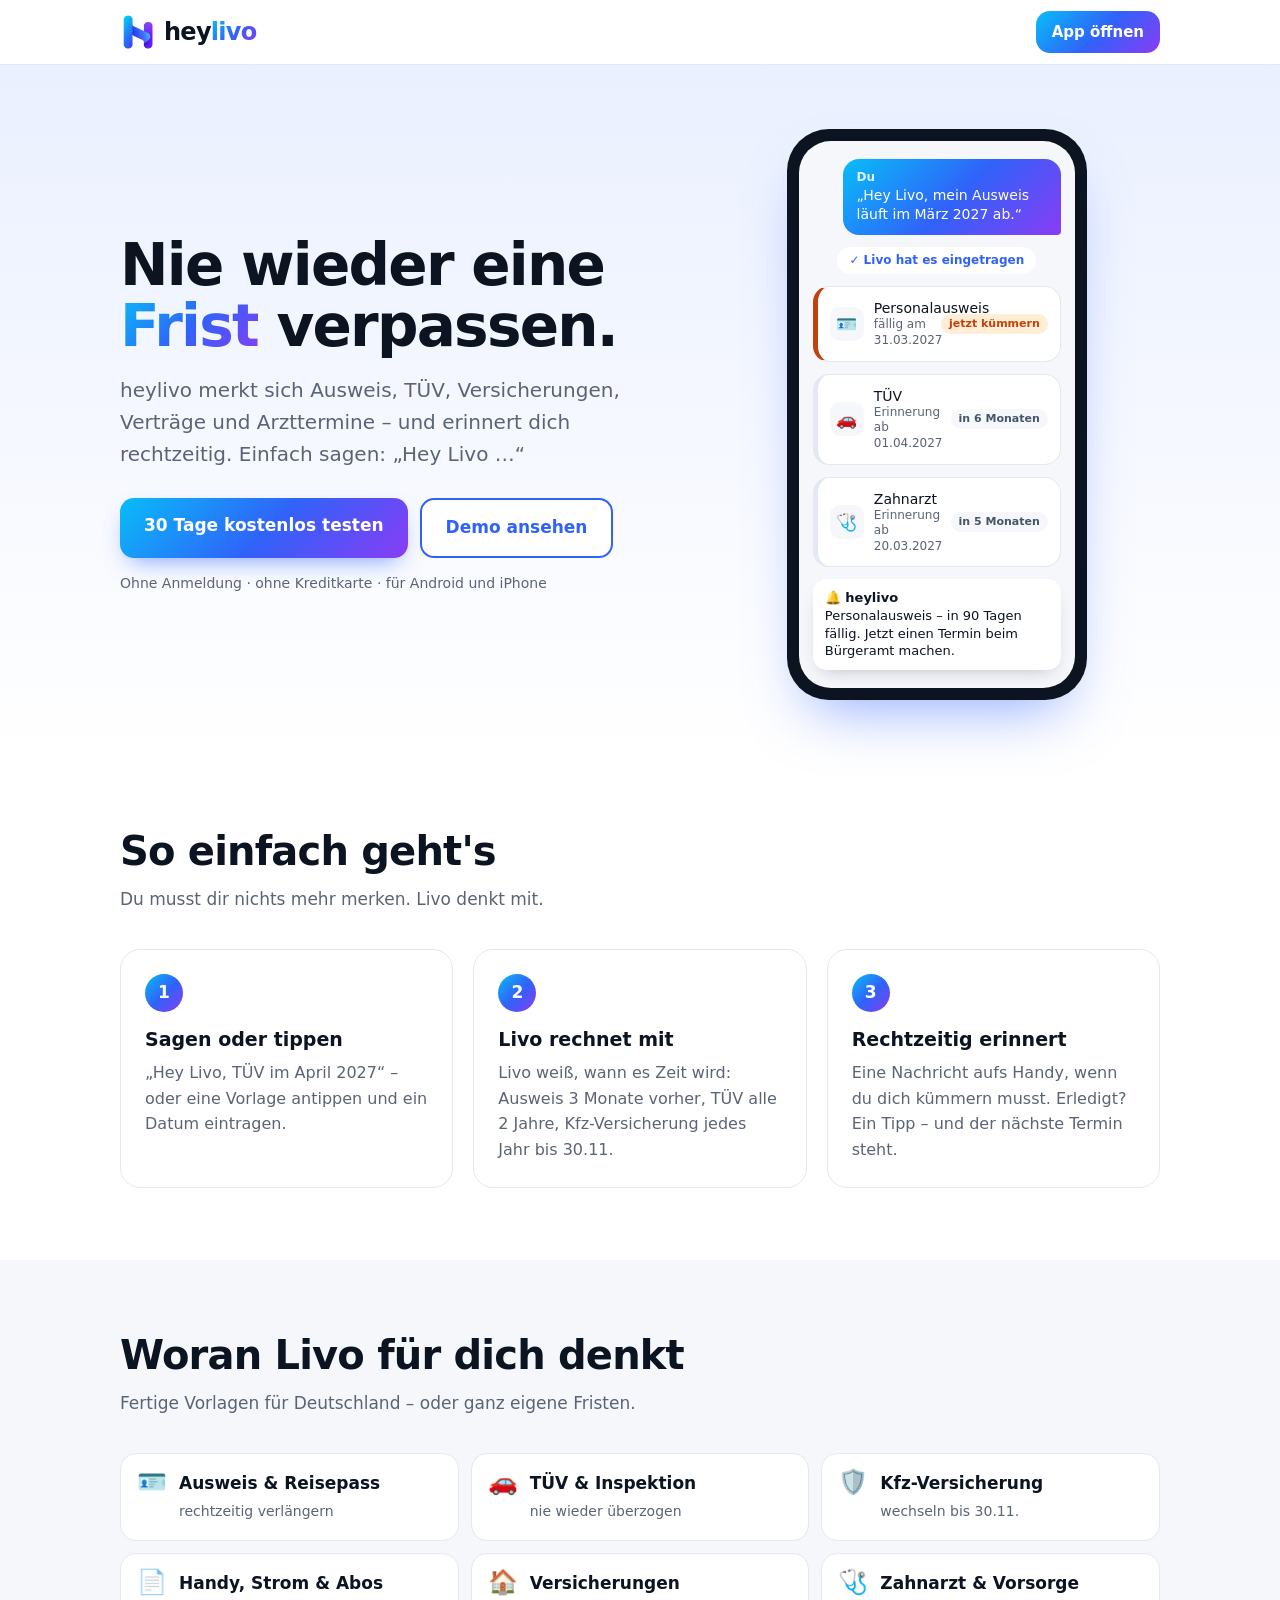
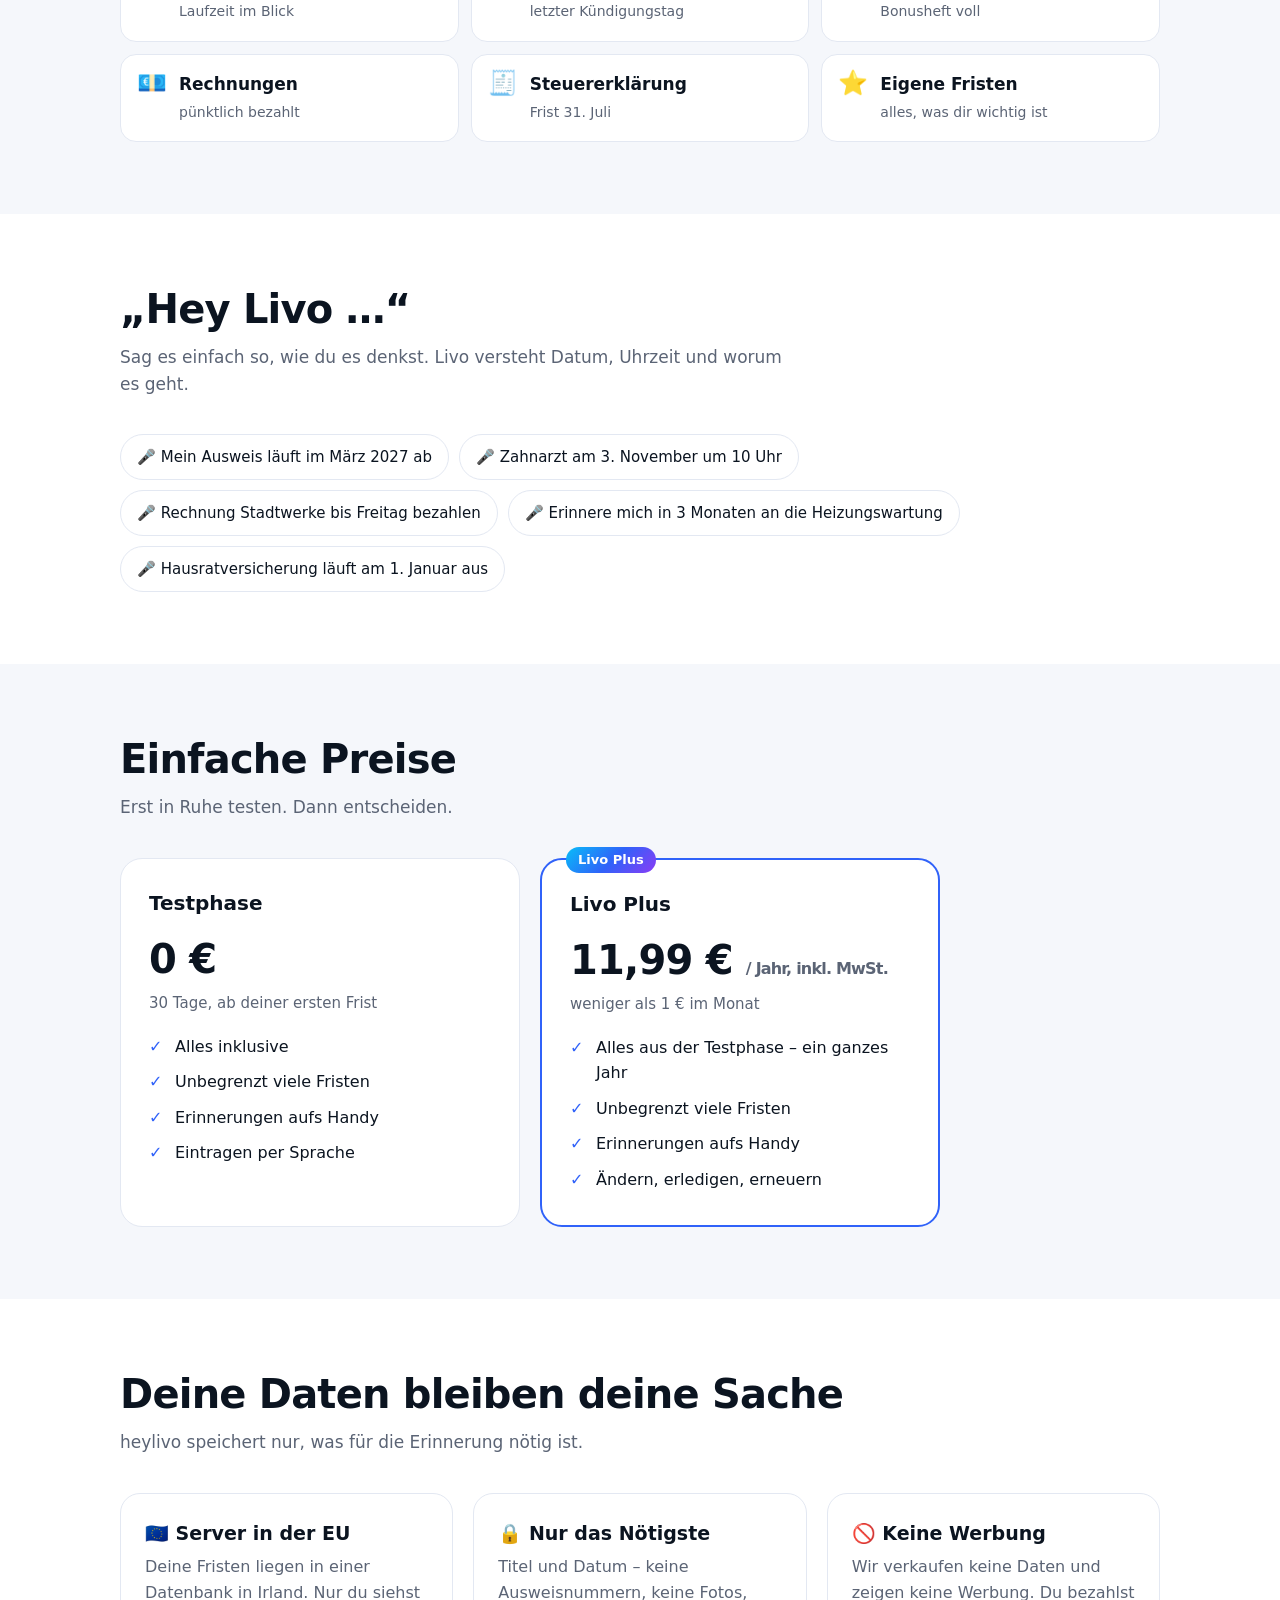
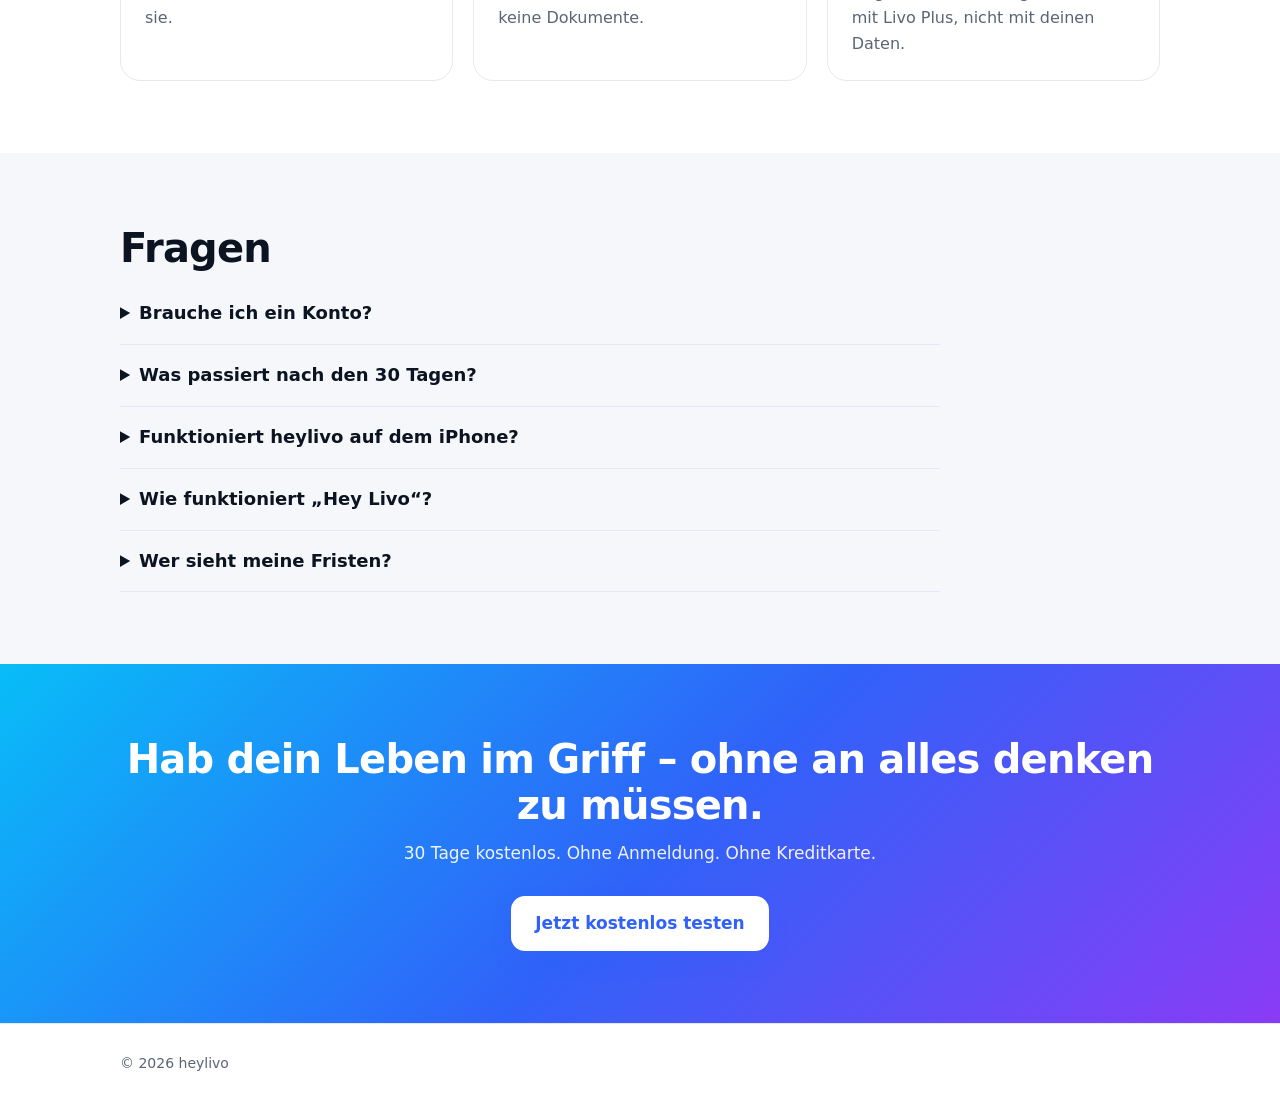
==== commit bd630944: "heylivo: Livo Plus purchase flow, price 11,99 EUR incl. VAT - supabase/functions/stripe-webhook: ver" ====
--- a/index.html
+++ b/index.html
@@ -208,8 +208,8 @@
         <div class="price plus">
           <span class="tag">Livo Plus</span>
           <h3>Livo Plus</h3>
-          <p class="amount">19,99 € <small>/ Jahr</small></p>
-          <p class="per">etwa 1,67 € im Monat</p>
+          <p class="amount">11,99 € <small>/ Jahr, inkl. MwSt.</small></p>
+          <p class="per">weniger als 1 € im Monat</p>
           <ul>
             <li>Alles aus der Testphase – ein ganzes Jahr</li>
             <li>Unbegrenzt viele Fristen</li>
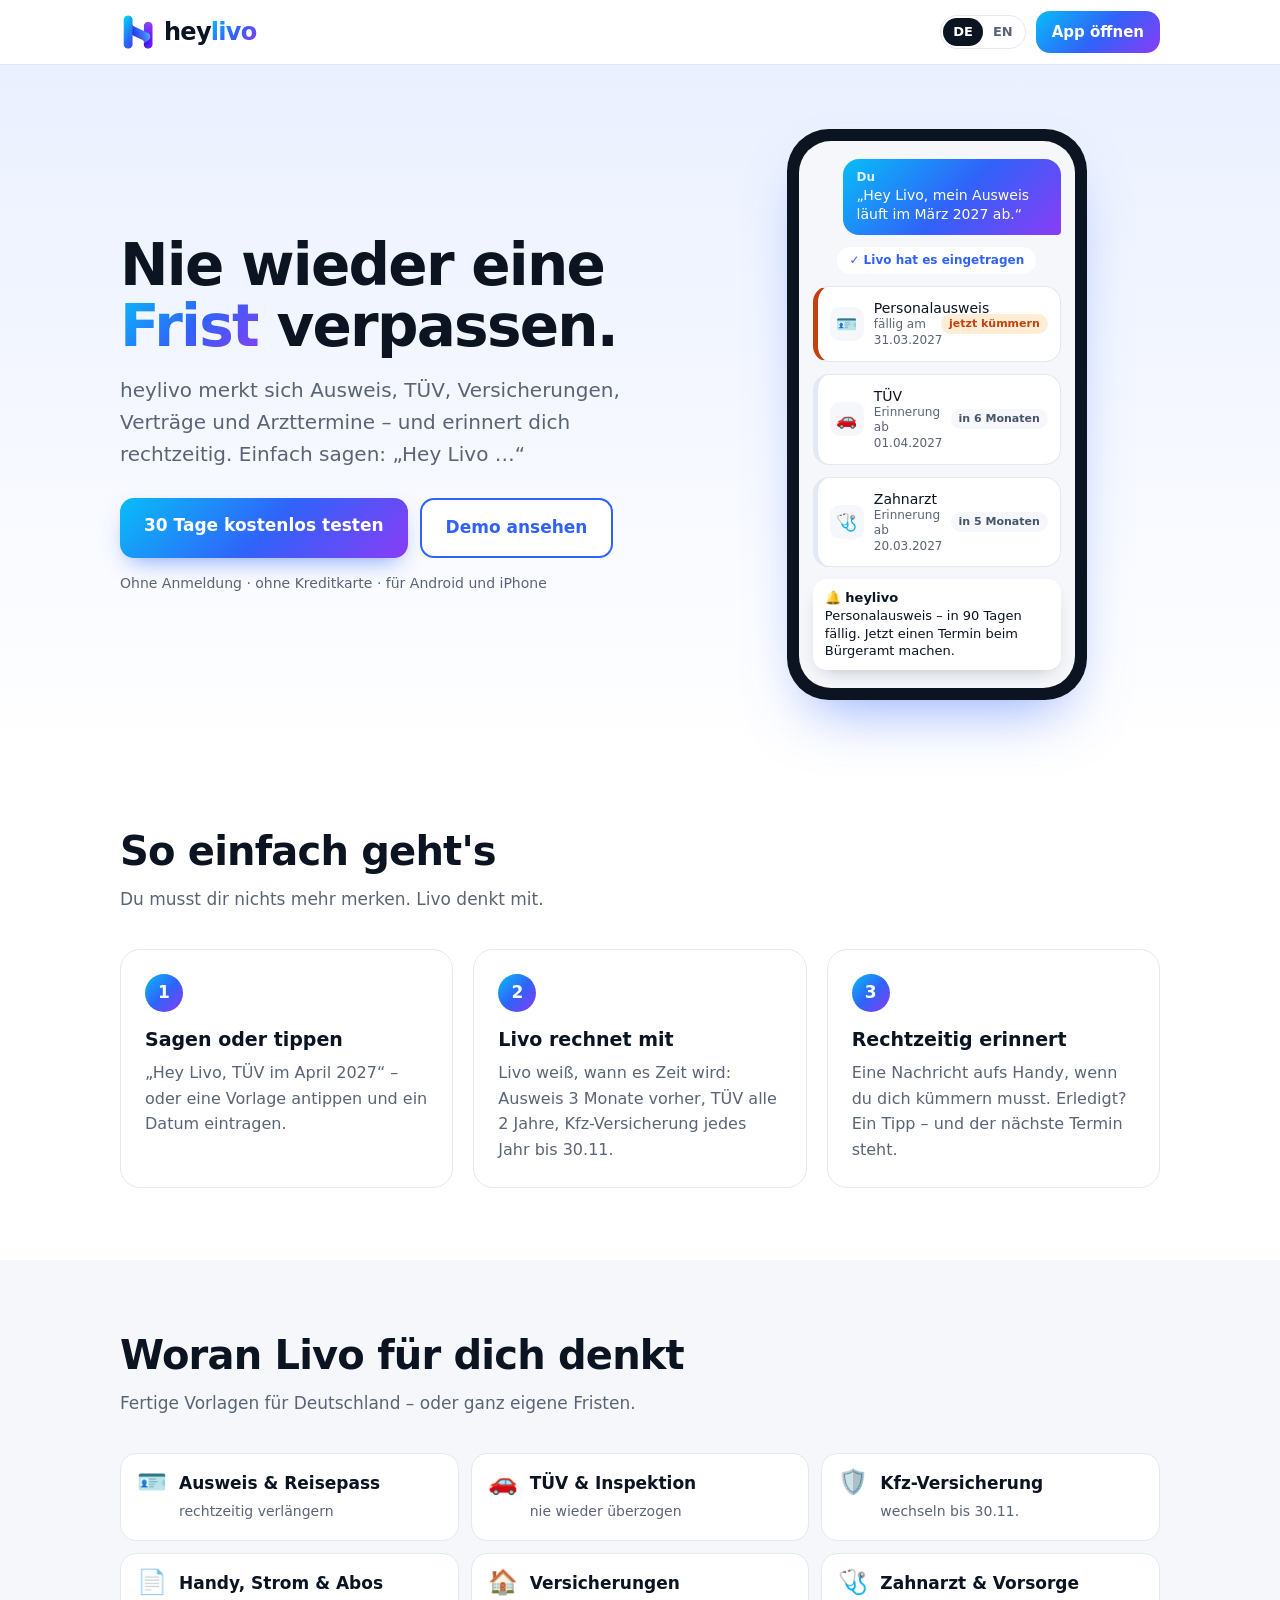
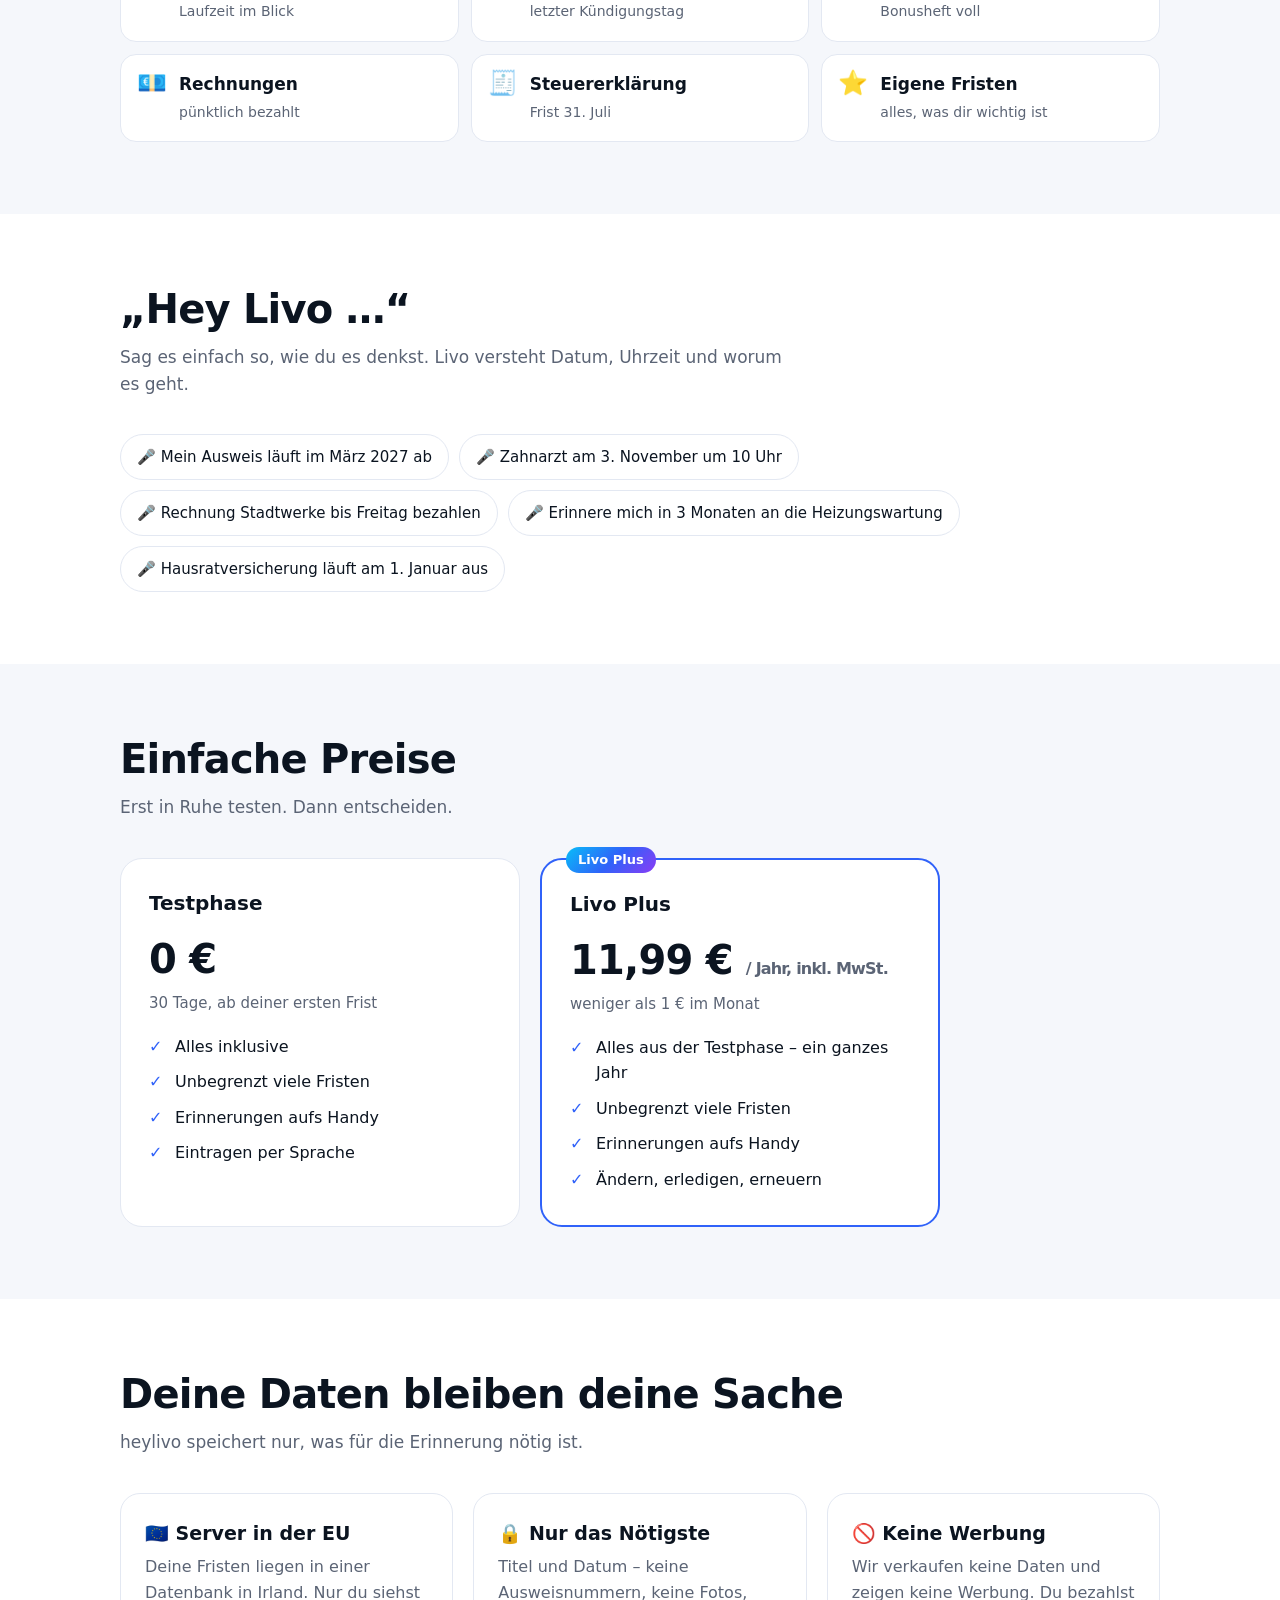
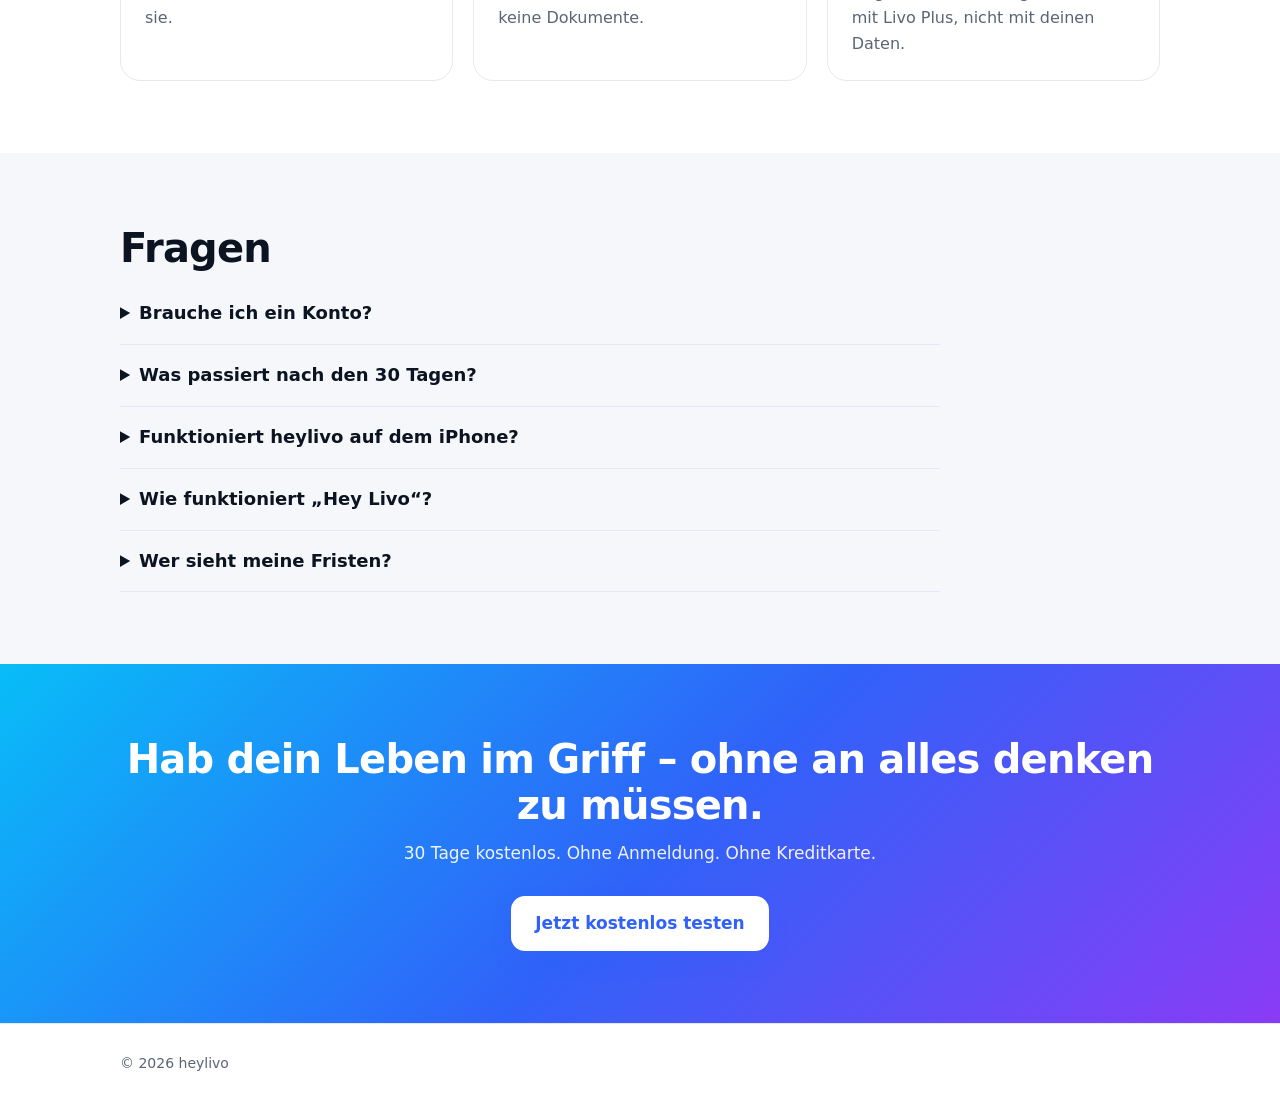
==== commit de8e286c: "heylivo: English app and website, push messages in the app language - app texts, templates and "Hey " ====
--- a/index.html
+++ b/index.html
@@ -6,6 +6,9 @@
 <meta name="theme-color" content="#3062f9">
 <title>heylivo – Nie wieder eine Frist verpassen</title>
 <meta name="description" content="heylivo merkt sich Ausweis, TÜV, Versicherungen, Verträge und Arzttermine – und erinnert dich rechtzeitig. Einfach sagen: „Hey Livo …“. 30 Tage kostenlos testen.">
+<link rel="alternate" hreflang="de" href="https://heylivo.github.io/">
+<link rel="alternate" hreflang="en" href="https://heylivo.github.io/en/">
+<link rel="alternate" hreflang="x-default" href="https://heylivo.github.io/en/">
 <link rel="icon" href="icon.png" type="image/png">
 <link rel="apple-touch-icon" href="apple-touch-icon.png">
 <script>
@@ -33,6 +36,10 @@
   .btn { display: inline-block; padding: 14px 24px; border-radius: 14px; background: var(--grad); color: #fff; font-weight: 800; text-decoration: none; box-shadow: 0 10px 24px -10px rgba(48,98,249,.7); }
   .btn.small { padding: 9px 16px; font-size: 15px; box-shadow: none; }
   .btn.ghost { background: #fff; color: var(--blue); border: 2px solid var(--blue); box-shadow: none; }
+  .right { display: flex; align-items: center; gap: 10px; }
+  .langs { display: flex; padding: 2px; border: 1px solid var(--line); border-radius: 999px; }
+  .langs a { padding: 4px 10px; border-radius: 999px; color: var(--muted); font-size: 13px; font-weight: 700; text-decoration: none; }
+  .langs a[aria-current] { background: var(--ink); color: #fff; }
 
   .hero { background: linear-gradient(180deg, var(--brand-soft), #fff); padding: 64px 0 56px; }
   .hero .wrap { display: grid; grid-template-columns: 1.1fr .9fr; gap: 48px; align-items: center; }
@@ -106,7 +113,10 @@
   }
   @media (max-width: 520px) {
     .topics { grid-template-columns: 1fr; }
-    header .btn.small { padding: 8px 12px; }
+    header .btn.small { padding: 8px 12px; font-size: 14px; }
+    .logo img { width: 30px; height: 30px; }
+    .wm { font-size: 20px; }
+    .langs a { padding: 4px 8px; }
   }
 </style>
 </head>
@@ -115,7 +125,10 @@
 <header>
   <div class="wrap">
     <a class="logo" href="./"><img src="icon.png" alt=""><span class="wm">hey<span>livo</span></span></a>
-    <a class="btn small" href="app/">App öffnen</a>
+    <div class="right">
+      <nav class="langs" aria-label="Sprache"><a href="./" lang="de" aria-current="page">DE</a><a href="en/" lang="en" hreflang="en">EN</a></nav>
+      <a class="btn small" href="app/?lang=de">App öffnen</a>
+    </div>
   </div>
 </header>
 
@@ -126,8 +139,8 @@
         <h1>Nie wieder eine <em>Frist</em> verpassen.</h1>
         <p class="lead">heylivo merkt sich Ausweis, TÜV, Versicherungen, Verträge und Arzttermine – und erinnert dich rechtzeitig. Einfach sagen: „Hey Livo …“</p>
         <div class="ctas">
-          <a class="btn" href="app/">30 Tage kostenlos testen</a>
-          <a class="btn ghost" href="app/?demo=1">Demo ansehen</a>
+          <a class="btn" href="app/?lang=de">30 Tage kostenlos testen</a>
+          <a class="btn ghost" href="app/?demo=1&amp;lang=de">Demo ansehen</a>
         </div>
         <p class="note">Ohne Anmeldung · ohne Kreditkarte · für Android und iPhone</p>
       </div>
@@ -248,7 +261,7 @@
     <div class="wrap">
       <h2>Hab dein Leben im Griff – ohne an alles denken zu müssen.</h2>
       <p>30 Tage kostenlos. Ohne Anmeldung. Ohne Kreditkarte.</p>
-      <a class="btn" href="app/">Jetzt kostenlos testen</a>
+      <a class="btn" href="app/?lang=de">Jetzt kostenlos testen</a>
     </div>
   </section>
 </main>
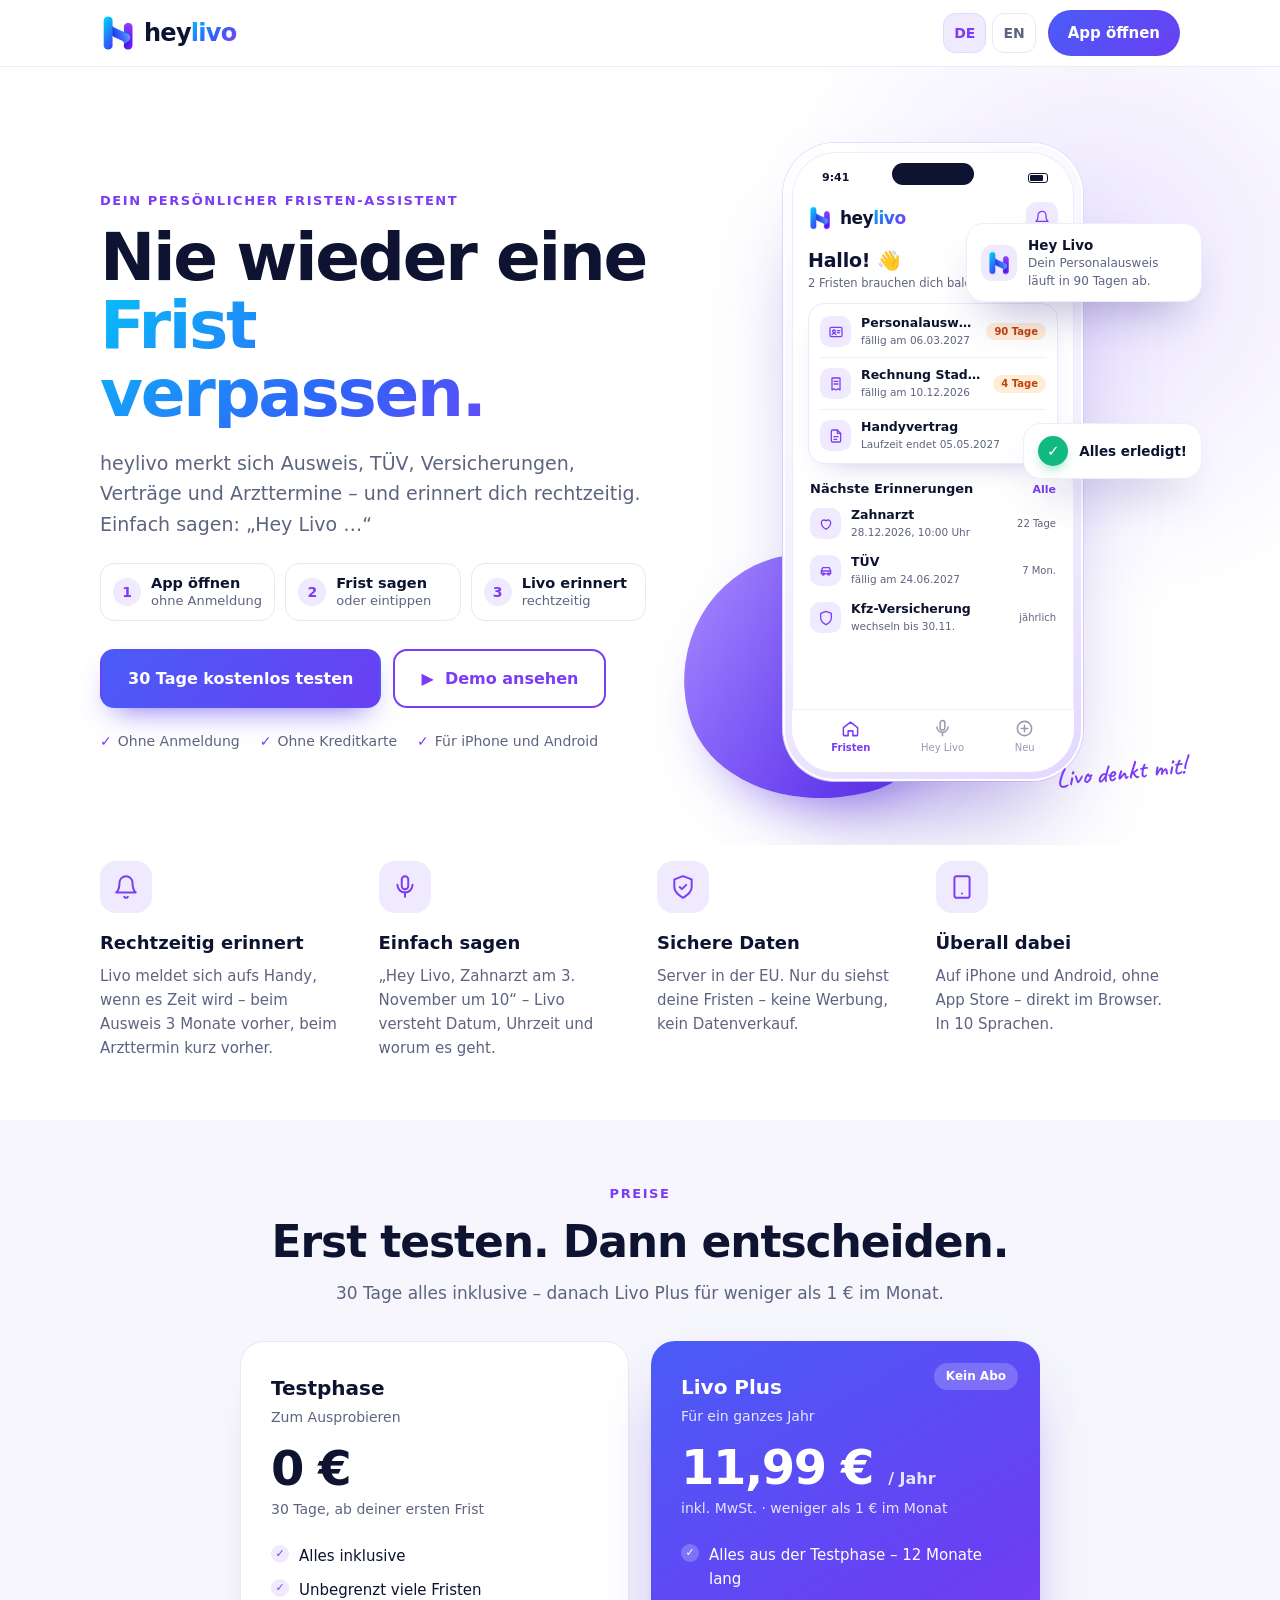
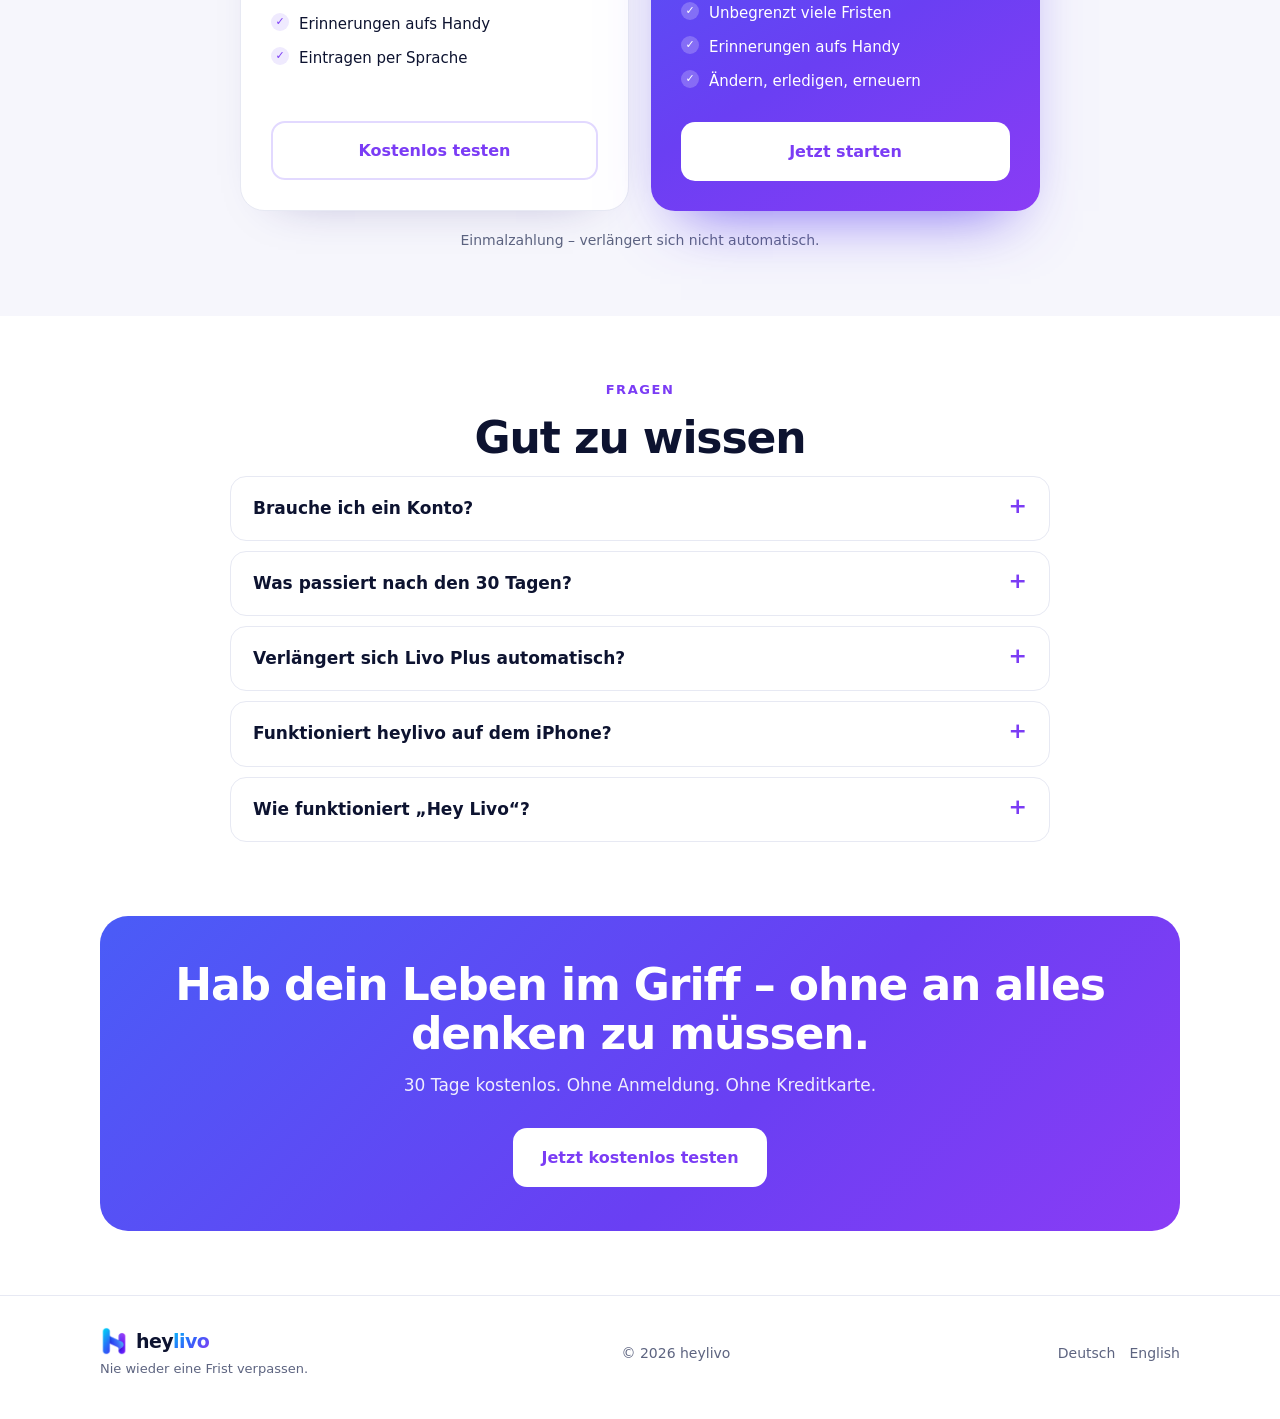
==== commit 72310982: "heylivo: new homepage design (DE + EN) - one page, no menu bar: logo, language, "Open app" - hero wi" ====
--- a/index.html
+++ b/index.html
@@ -11,122 +11,245 @@
 <link rel="alternate" hreflang="x-default" href="https://heylivo.github.io/en/">
 <link rel="icon" href="icon.png" type="image/png">
 <link rel="apple-touch-icon" href="apple-touch-icon.png">
+<link rel="preload" href="fonts/caveat-600.woff2" as="font" type="font/woff2" crossorigin>
 <script>
   // Alte Links auf die App (früher direkt hier) weiterleiten
   if (/[?&](demo|say|show)=/.test(location.search)) location.replace("app/" + location.search);
 </script>
 <style>
+  /* Handschrift für kleine Notizen - liegt hier auf der Seite (nicht bei Google), SIL Open Font License */
+  @font-face { font-family: "Caveat"; src: url("fonts/caveat-600.woff2") format("woff2"); font-weight: 600; font-display: swap; }
   :root {
-    --cyan: #08bdf8; --blue: #3062f9; --violet: #8a3cf5;
-    --grad: linear-gradient(135deg, var(--cyan) 0%, var(--blue) 52%, var(--violet) 100%);
-    --ink: #0b1420; --muted: #5b6475; --line: #e3e8f2; --soft: #f5f7fb; --brand-soft: #eaf0ff;
+    --cyan: #08bdf8; --blue: #3062f9; --violet: #7b3cf5; --violet-2: #8a3cf5;
+    --grad: linear-gradient(135deg, var(--cyan) 0%, var(--blue) 50%, var(--violet-2) 100%);
+    --grad-btn: linear-gradient(135deg, #4a5cf7 0%, #6a3ff3 100%);
+    --ink: #0d1330; --muted: #5d6480; --line: #e7e9f3; --soft: #f6f6fc; --lav: #efeafe; --lav-2: #e2d9ff;
+    --ok: #10b981;
   }
   * { box-sizing: border-box; }
   html { scroll-behavior: smooth; }
-  body { margin: 0; background: #fff; color: var(--ink); font: 17px/1.6 system-ui, -apple-system, "Segoe UI", Roboto, sans-serif; }
+  body { margin: 0; background: #fff; color: var(--ink); font: 17px/1.6 system-ui, -apple-system, "Segoe UI", Roboto, sans-serif; overflow-x: hidden; }
   a { color: var(--blue); }
-  .wrap { max-width: 1080px; margin: 0 auto; padding: 0 20px; }
-
-  header { position: sticky; top: 0; z-index: 10; background: rgba(255,255,255,.92); backdrop-filter: blur(8px); border-bottom: 1px solid var(--line); }
-  header .wrap { display: flex; align-items: center; justify-content: space-between; height: 64px; }
+  .wrap { max-width: 1120px; margin: 0 auto; padding: 0 20px; }
+  .eyebrow { margin: 0 0 12px; color: var(--violet); font-size: 13px; font-weight: 800; letter-spacing: .12em; text-transform: uppercase; }
+  .hand { font-family: "Caveat", "Segoe Print", "Bradley Hand", cursive; font-weight: 600; color: var(--violet); line-height: 1.1; }
+  .grad-text { background: var(--grad); -webkit-background-clip: text; background-clip: text; color: transparent; }
+
+  /* Kopfzeile: nur Logo, Sprache, App öffnen */
+  header { position: sticky; top: 0; z-index: 20; background: rgba(255,255,255,.9); backdrop-filter: blur(10px); border-bottom: 1px solid rgba(231,233,243,.8); }
+  header .wrap { display: flex; align-items: center; justify-content: space-between; height: 66px; }
   .logo { display: flex; align-items: center; gap: 8px; text-decoration: none; color: var(--ink); }
   .logo img { width: 36px; height: 36px; }
   .wm { font-size: 24px; font-weight: 800; letter-spacing: -.03em; }
   .wm span { background: var(--grad); -webkit-background-clip: text; background-clip: text; color: transparent; }
-  .btn { display: inline-block; padding: 14px 24px; border-radius: 14px; background: var(--grad); color: #fff; font-weight: 800; text-decoration: none; box-shadow: 0 10px 24px -10px rgba(48,98,249,.7); }
-  .btn.small { padding: 9px 16px; font-size: 15px; box-shadow: none; }
-  .btn.ghost { background: #fff; color: var(--blue); border: 2px solid var(--blue); box-shadow: none; }
-  .right { display: flex; align-items: center; gap: 10px; }
-  .langs { display: flex; padding: 2px; border: 1px solid var(--line); border-radius: 999px; }
-  .langs a { padding: 4px 10px; border-radius: 999px; color: var(--muted); font-size: 13px; font-weight: 700; text-decoration: none; }
-  .langs a[aria-current] { background: var(--ink); color: #fff; }
-
-  .hero { background: linear-gradient(180deg, var(--brand-soft), #fff); padding: 64px 0 56px; }
-  .hero .wrap { display: grid; grid-template-columns: 1.1fr .9fr; gap: 48px; align-items: center; }
-  h1 { font-size: clamp(36px, 5.4vw, 58px); line-height: 1.05; letter-spacing: -.03em; margin: 0 0 18px; }
-  h1 em { font-style: normal; background: var(--grad); -webkit-background-clip: text; background-clip: text; color: transparent; }
-  .lead { font-size: 20px; color: var(--muted); margin: 0 0 28px; max-width: 32em; }
+  .right { display: flex; align-items: center; gap: 12px; }
+  /* Sprache: am Computer zwei getrennte Knöpfe, am Handy ein Aufklappmenü */
+  .langs { display: flex; gap: 6px; }
+  .langs a { min-width: 42px; padding: 8px 10px; border: 1px solid var(--line); border-radius: 12px; background: #fff; color: var(--muted); font-size: 14px; font-weight: 800; text-align: center; text-decoration: none; }
+  .langs a:hover { border-color: var(--lav-2); color: var(--violet); }
+  .langs a[aria-current] { border-color: var(--lav-2); background: var(--lav); color: var(--violet); }
+  .langdd { position: relative; display: none; }
+  .langdd summary { list-style: none; display: flex; align-items: center; gap: 5px; padding: 7px 9px; border: 1px solid var(--line); border-radius: 12px; background: #fff; color: var(--ink); font-size: 14px; font-weight: 800; cursor: pointer; user-select: none; }
+  .langdd summary::-webkit-details-marker { display: none; }
+  .langdd[open] summary { border-color: var(--lav-2); background: var(--lav); color: var(--violet); }
+  .langdd svg { width: 16px; height: 16px; stroke: currentColor; fill: none; stroke-width: 1.8; stroke-linecap: round; stroke-linejoin: round; }
+  .langdd .chev { width: 13px; height: 13px; color: var(--muted); transition: transform .15s; }
+  .langdd[open] .chev { transform: rotate(180deg); }
+  .langdd .menu { position: absolute; right: 0; top: calc(100% + 8px); z-index: 30; min-width: 180px; padding: 6px; border: 1px solid var(--line); border-radius: 16px; background: #fff; box-shadow: 0 24px 48px -20px rgba(40,25,120,.35); }
+  .langdd .menu a { display: flex; align-items: center; justify-content: space-between; gap: 12px; padding: 11px 12px; border-radius: 10px; color: var(--ink); font-size: 15px; text-decoration: none; }
+  .langdd .menu a[aria-current] { background: var(--lav); color: var(--violet); font-weight: 700; }
+  .langdd .menu a[aria-current]::after { content: "✓"; }
+
+  .btn { display: inline-flex; align-items: center; justify-content: center; gap: 8px; padding: 15px 26px; border: 2px solid transparent; border-radius: 14px; background: var(--grad-btn); color: #fff; font-weight: 800; font-size: 16px; text-decoration: none; box-shadow: 0 14px 30px -14px rgba(90,60,240,.8); }
+  .btn.small { padding: 9px 18px; font-size: 15px; border-radius: 999px; box-shadow: none; }
+  .btn.ghost { background: #fff; color: var(--violet); border-color: var(--violet); box-shadow: none; }
+  .btn.white { background: #fff; color: var(--violet); box-shadow: none; }
+  .btn.line { background: #fff; color: var(--violet); border-color: var(--lav-2); box-shadow: none; }
+
+  /* Start */
+  .hero { position: relative; padding: 56px 0 24px; overflow: hidden; }
+  .hero::before { content: ""; position: absolute; right: -180px; top: -160px; width: 720px; height: 720px; border-radius: 50%; background: radial-gradient(circle, #ece6ff 0%, rgba(236,230,255,0) 68%); z-index: -1; }
+  .hero .wrap { display: grid; grid-template-columns: 1.05fr .95fr; gap: 40px; align-items: center; }
+  h1 { font-size: clamp(40px, 6vw, 66px); line-height: 1.03; letter-spacing: -.035em; margin: 0 0 20px; font-weight: 850; }
+  h1 em { display: block; font-style: normal; }
+  .lead { font-size: 19px; color: var(--muted); margin: 0 0 30px; max-width: 30em; }
   .ctas { display: flex; flex-wrap: wrap; gap: 12px; }
-  .note { font-size: 14px; color: var(--muted); margin: 14px 0 0; }
-
-  .phone { width: 300px; max-width: 100%; margin: 0 auto; padding: 12px; border-radius: 42px; background: #0b1420; box-shadow: 0 30px 60px -24px rgba(48,98,249,.55); }
-  .screen { min-height: 480px; padding: 18px 14px; border-radius: 32px; background: #f5f7fb; display: flex; flex-direction: column; gap: 12px; }
-  .say { align-self: flex-end; max-width: 88%; padding: 10px 14px; border-radius: 16px 16px 4px 16px; background: var(--grad); color: #fff; font-size: 14px; line-height: 1.4; }
-  .say b { display: block; font-size: 12px; opacity: .85; }
-  .hint { align-self: center; font-size: 12px; font-weight: 700; color: var(--blue); background: #fff; border-radius: 999px; padding: 4px 12px; }
-  .card { display: flex; align-items: center; gap: 10px; padding: 12px; border-radius: 16px; background: #fff; border: 1px solid var(--line); border-left: 5px solid #c2410c; font-size: 14px; line-height: 1.3; }
-  .card.ok { border-left-color: var(--line); }
-  .card .ic { width: 34px; height: 34px; border-radius: 10px; background: var(--soft); display: grid; place-items: center; font-size: 17px; flex: none; }
-  .card > div { flex: 1; min-width: 0; }
-  .card small { display: block; color: var(--muted); font-size: 12px; }
-  .card .pill { flex: none; font-size: 11px; font-weight: 700; padding: 3px 8px; border-radius: 999px; background: #ffedd5; color: #c2410c; white-space: nowrap; }
-  .card.ok .pill { background: var(--soft); color: #475569; }
-  .push { padding: 10px 12px; border-radius: 14px; background: #fff; box-shadow: 0 8px 20px -10px rgba(11,20,32,.3); font-size: 13px; line-height: 1.35; }
-  .push b { display: block; font-size: 13px; }
-
-  section { padding: 72px 0; }
-  .alt { background: var(--soft); }
-  h2 { font-size: clamp(28px, 3.6vw, 40px); line-height: 1.15; letter-spacing: -.02em; margin: 0 0 12px; }
-  .sub { color: var(--muted); margin: 0 0 36px; max-width: 40em; }
-  .grid3 { display: grid; grid-template-columns: repeat(3, 1fr); gap: 20px; }
-  .box { padding: 24px; border-radius: 20px; background: #fff; border: 1px solid var(--line); }
-  .box h3 { margin: 0 0 6px; font-size: 19px; }
-  .box p { margin: 0; color: var(--muted); font-size: 16px; }
-  .num { width: 38px; height: 38px; margin-bottom: 12px; border-radius: 50%; background: var(--grad); color: #fff; font-weight: 800; display: grid; place-items: center; }
-  .topics { display: grid; grid-template-columns: repeat(3, 1fr); gap: 12px; }
-  .topic { display: flex; gap: 12px; align-items: flex-start; padding: 16px; border-radius: 16px; background: #fff; border: 1px solid var(--line); }
-  .topic span { font-size: 24px; line-height: 1; }
-  .topic b { display: block; }
-  .topic small { color: var(--muted); font-size: 14px; }
-  .chips { display: flex; flex-wrap: wrap; gap: 10px; }
-  .chips span { padding: 10px 16px; border-radius: 999px; background: #fff; border: 1px solid var(--line); font-size: 15px; }
-  .chips span::before { content: "🎤 "; }
-
-  .prices { display: grid; grid-template-columns: 1fr 1fr; gap: 20px; max-width: 820px; }
-  .price { position: relative; padding: 28px; border-radius: 22px; background: #fff; border: 1px solid var(--line); }
-  .price.plus { border: 2px solid var(--blue); }
-  .price .tag { position: absolute; top: -13px; left: 24px; padding: 3px 12px; border-radius: 999px; background: var(--grad); color: #fff; font-size: 13px; font-weight: 800; }
+  .hsteps { display: flex; gap: 10px; margin: -6px 0 28px; padding: 0; list-style: none; max-width: 560px; }
+  .hsteps li { flex: 1; display: flex; align-items: center; gap: 10px; padding: 10px 12px; border: 1px solid var(--line); border-radius: 14px; background: rgba(255,255,255,.75); }
+  .hsteps b { flex: none; width: 28px; height: 28px; border-radius: 50%; background: var(--lav); color: var(--violet); font-size: 14px; display: grid; place-items: center; }
+  .hsteps span { color: var(--muted); font-size: 13px; line-height: 1.3; }
+  .hsteps strong { display: block; color: var(--ink); font-size: 14.5px; }
+  .checks { display: flex; flex-wrap: wrap; gap: 6px 20px; margin: 22px 0 0; padding: 0; list-style: none; color: var(--muted); font-size: 14px; }
+  .checks li::before { content: "✓"; margin-right: 6px; color: var(--violet); font-weight: 800; }
+
+  /* Handy: weiß mit hellem Lila-Rand, Inhalt = was die App wirklich kann */
+  .art { position: relative; display: flex; justify-content: center; padding: 20px 0 40px; }
+  .art::before { content: ""; position: absolute; left: 50%; top: 0; width: 460px; height: 460px; transform: translateX(-40%); border-radius: 50%; background: radial-gradient(circle, #efe9ff 0%, rgba(239,233,255,0) 70%); z-index: -2; }
+  .blob { position: absolute; z-index: -1; left: calc(50% - 250px); bottom: 20px; width: 270px; height: 250px; border-radius: 46% 54% 42% 58% / 52% 44% 56% 48%; background: linear-gradient(140deg, #a88bff 0%, #6a3ff3 70%, #5a32e6 100%); transform: rotate(-14deg); box-shadow: 0 30px 60px -30px rgba(90,50,230,.7); }
+  .device { position: relative; width: 300px; padding: 9px; border-radius: 52px; background: linear-gradient(150deg, #ffffff 0%, #f4f0ff 55%, #e2d8ff 100%); box-shadow: 0 60px 100px -40px rgba(80,50,200,.5), 0 0 0 1px #e6defd, inset 0 0 0 2px #fff; }
+  .device::before { content: ""; position: absolute; top: 20px; left: 50%; width: 82px; height: 22px; transform: translateX(-50%); border-radius: 14px; background: #0d1330; z-index: 2; }
+  .scr { position: relative; height: 620px; overflow: hidden; border-radius: 44px; background: #fff; padding: 12px 16px 0; font-size: 12px; line-height: 1.35; box-shadow: inset 0 0 0 1px #f0ebfc; }
+  .status { display: flex; align-items: center; justify-content: space-between; height: 26px; padding: 2px 10px 0 14px; font-size: 11px; font-weight: 700; }
+  .bat { position: relative; width: 20px; height: 10px; border: 1.5px solid var(--ink); border-radius: 3px; }
+  .bat::after { content: ""; position: absolute; inset: 1px 4px 1px 1px; border-radius: 1px; background: var(--ink); }
+  .tb { display: flex; align-items: center; justify-content: space-between; margin: 12px 0 14px; }
+  .tb .logo img { width: 24px; height: 24px; }
+  .tb .wm { font-size: 17px; }
+  .round { width: 32px; height: 32px; border-radius: 11px; background: var(--lav); display: grid; place-items: center; }
+  .ic { width: 16px; height: 16px; stroke: var(--violet); fill: none; stroke-width: 1.9; stroke-linecap: round; stroke-linejoin: round; }
+  .hello { margin: 0; font-size: 19px; font-weight: 800; letter-spacing: -.01em; }
+  .hello-sub { margin: 2px 0 12px; color: var(--muted); font-size: 11.5px; }
+  .block { padding: 2px 11px; border: 1px solid #eee9fb; border-radius: 16px; background: #fff; box-shadow: 0 14px 28px -20px rgba(60,40,160,.4); }
+  .row, .li { display: flex; align-items: center; gap: 10px; padding: 9px 0; }
+  .row + .row { border-top: 1px solid #f2eefa; }
+  .row > div, .li > div { flex: 1; min-width: 0; }
+  .ri { flex: none; width: 31px; height: 31px; border-radius: 10px; background: var(--lav); display: grid; place-items: center; }
+  .row b, .li b { display: block; font-size: 12.5px; white-space: nowrap; overflow: hidden; text-overflow: ellipsis; }
+  .row small, .li small { color: var(--muted); font-size: 10.5px; }
+  .due { flex: none; padding: 2px 8px; border-radius: 999px; background: #ffedd5; color: #c2410c; font-size: 10px; font-weight: 700; }
+  .chev { flex: none; color: #b9b3d1; font-size: 18px; line-height: 1; }
+  .lh { display: flex; align-items: baseline; justify-content: space-between; margin: 16px 2px 2px; font-size: 13px; }
+  .lh span { color: var(--violet); font-size: 11px; font-weight: 700; }
+  .li { padding: 7px 2px; }
+  .li .when { flex: none; color: var(--muted); font-size: 10px; }
+  .tabbar { position: absolute; left: 0; right: 0; bottom: 0; display: flex; justify-content: space-around; padding: 9px 14px 18px; border-top: 1px solid #f2eefa; background: #fff; color: #9b97b0; font-size: 10px; }
+  .tabbar span { display: flex; flex-direction: column; align-items: center; gap: 3px; }
+  .tabbar .ic { width: 19px; height: 19px; stroke: currentColor; }
+  .tabbar .on { color: var(--violet); font-weight: 700; }
+  .float { position: absolute; z-index: 3; display: flex; align-items: center; gap: 11px; padding: 12px 14px; border-radius: 18px; background: #fff; border: 1px solid #f0ecfb; box-shadow: 0 24px 48px -20px rgba(40,25,120,.4); font-size: 13px; line-height: 1.35; }
+  .float b { display: block; font-size: 13.5px; }
+  .float small { color: var(--muted); font-size: 12px; }
+  .float img { flex: none; width: 36px; height: 36px; padding: 6px; border-radius: 11px; background: var(--lav); }
+  .float .tick { flex: none; width: 30px; height: 30px; border-radius: 50%; background: var(--ok); color: #fff; display: grid; place-items: center; font-size: 15px; font-weight: 800; box-shadow: 0 6px 14px -6px rgba(16,185,129,.8); }
+  .f-push { top: 100px; right: -22px; width: 236px; }
+  .f-done { top: 300px; right: -22px; }
+  .note-hero { position: absolute; right: -6px; bottom: 34px; font-size: 26px; transform: rotate(-6deg); }
+
+  /* Vier Kacheln */
+  .features { padding: 16px 0 60px; }
+  .feat { display: grid; grid-template-columns: repeat(4, 1fr); gap: 34px; }
+  .fi { width: 52px; height: 52px; margin-bottom: 16px; border-radius: 16px; background: var(--lav); display: grid; place-items: center; }
+  .fi svg { width: 26px; height: 26px; stroke: var(--violet); fill: none; stroke-width: 1.8; stroke-linecap: round; stroke-linejoin: round; }
+  .feat h3 { margin: 0 0 6px; font-size: 18px; }
+  .feat p { margin: 0; color: var(--muted); font-size: 15px; }
+
+  section { padding: 64px 0; }
+  h2 { font-size: clamp(30px, 3.8vw, 44px); line-height: 1.12; letter-spacing: -.025em; margin: 0 0 14px; }
+  .sub { color: var(--muted); margin: 0 0 34px; max-width: 36em; }
+
+  .soft { background: var(--soft); }
+
+  /* Preise */
+  .center { text-align: center; }
+  .center .sub { margin-left: auto; margin-right: auto; }
+  .prices { display: grid; grid-template-columns: 1fr 1fr; gap: 22px; max-width: 800px; margin: 0 auto; text-align: left; }
+  .price { position: relative; display: flex; flex-direction: column; padding: 30px; border-radius: 24px; background: #fff; border: 1px solid var(--line); box-shadow: 0 20px 50px -38px rgba(40,25,120,.4); }
   .price h3 { margin: 0; font-size: 20px; }
-  .amount { margin: 8px 0 0; font-size: 40px; font-weight: 800; letter-spacing: -.02em; }
-  .amount small { font-size: 16px; font-weight: 600; color: var(--muted); }
-  .per { margin: 0 0 14px; color: var(--muted); font-size: 15px; }
-  .price ul { list-style: none; margin: 0; padding: 0; }
-  .price li { position: relative; padding: 5px 0 5px 26px; font-size: 16px; }
-  .price li::before { content: "✓"; position: absolute; left: 0; color: var(--blue); font-weight: 800; }
-
-  .privacy { display: grid; grid-template-columns: repeat(3, 1fr); gap: 20px; }
-  details { max-width: 820px; padding: 16px 0; border-bottom: 1px solid var(--line); }
-  summary { cursor: pointer; font-size: 18px; font-weight: 700; }
-  details p { margin: 10px 0 0; color: var(--muted); }
-
-  .final { text-align: center; color: #fff; background: var(--grad); }
-  .final h2 { color: #fff; }
-  .final p { margin: 0 0 28px; opacity: .92; }
-  .final .btn { background: #fff; color: var(--blue); }
-  footer { padding: 28px 0; color: var(--muted); font-size: 14px; border-top: 1px solid var(--line); }
-
-  @media (max-width: 860px) {
-    .hero .wrap, .grid3, .prices, .privacy { grid-template-columns: 1fr; }
-    .topics { grid-template-columns: 1fr 1fr; }
-    .hero { padding-top: 40px; }
-    section { padding: 56px 0; }
+  .price .for { margin: 2px 0 0; color: var(--muted); font-size: 14px; }
+  .amount { margin: 16px 0 0; font-size: 48px; font-weight: 850; letter-spacing: -.03em; line-height: 1; }
+  .amount small { font-size: 16px; font-weight: 600; letter-spacing: 0; }
+  .per { margin: 6px 0 18px; color: var(--muted); font-size: 14px; }
+  .price ul { flex: 1; list-style: none; margin: 0 0 24px; padding: 0; }
+  .price li { position: relative; padding: 5px 0 5px 28px; font-size: 15px; }
+  .price li::before { content: "✓"; position: absolute; left: 0; top: 6px; width: 18px; height: 18px; border-radius: 50%; background: var(--lav); color: var(--violet); font-size: 11px; font-weight: 800; display: grid; place-items: center; }
+  .price .btn { width: 100%; }
+  .price.plus { border: 0; color: #fff; background: linear-gradient(150deg, #4a5cf7 0%, #6a3ff3 60%, #8a3cf5 100%); box-shadow: 0 30px 60px -30px rgba(90,60,240,.8); }
+  .price.plus .for, .price.plus .per, .price.plus .amount small { color: rgba(255,255,255,.85); }
+  .price.plus li::before { background: rgba(255,255,255,.22); color: #fff; }
+  .tag { position: absolute; top: 22px; right: 22px; padding: 4px 12px; border-radius: 999px; background: rgba(255,255,255,.2); font-size: 12px; font-weight: 800; }
+  .fine { margin: 18px 0 0; color: var(--muted); font-size: 14px; }
+
+  /* Fragen */
+  .faq { max-width: 820px; margin: 0 auto; }
+  .faq details { margin: 0 0 10px; padding: 0 22px; border-radius: 16px; background: #fff; border: 1px solid var(--line); }
+  .faq summary { cursor: pointer; list-style: none; display: flex; justify-content: space-between; gap: 16px; padding: 18px 0; font-size: 17px; font-weight: 700; }
+  .faq summary::-webkit-details-marker { display: none; }
+  .faq summary::after { content: "+"; flex: none; color: var(--violet); font-size: 22px; line-height: 1; }
+  .faq details[open] summary::after { content: "–"; }
+  .faq details p { margin: 0 0 18px; color: var(--muted); }
+
+  /* Schluss */
+  .final { padding: 0 0 64px; }
+  .final-box { padding: 44px 30px; border-radius: 28px; text-align: center; color: #fff; background: linear-gradient(135deg, #4a5cf7 0%, #6a3ff3 60%, #8a3cf5 100%); }
+  .final-box h2 { color: #fff; }
+  .final-box p { margin: 0 0 28px; opacity: .9; }
+  footer { padding: 30px 0 40px; border-top: 1px solid var(--line); color: var(--muted); font-size: 14px; }
+  footer .wrap { display: flex; flex-wrap: wrap; align-items: center; justify-content: space-between; gap: 14px; }
+  footer .logo img { width: 28px; height: 28px; }
+  footer .wm { font-size: 19px; }
+  footer p { margin: 2px 0 0; font-size: 13px; }
+  footer nav a { margin-left: 14px; color: var(--muted); text-decoration: none; }
+
+  @media (max-width: 920px) {
+    .hero .wrap { grid-template-columns: 1fr; }
+    .hero { padding-top: 44px; }
+    .feat { grid-template-columns: 1fr 1fr; gap: 28px; }
+    .prices { grid-template-columns: 1fr; }
+    section { padding: 48px 0; }
   }
-  @media (max-width: 520px) {
-    .topics { grid-template-columns: 1fr; }
-    header .btn.small { padding: 8px 12px; font-size: 14px; }
+  @media (max-width: 560px) {
+    body { font-size: 16px; }
+    .wrap { padding: 0 16px; }
+    header .wrap { height: 60px; }
     .logo img { width: 30px; height: 30px; }
     .wm { font-size: 20px; }
-    .langs a { padding: 4px 8px; }
+    .langs { display: none; }
+    .langdd { display: block; }
+    header .btn.small { padding: 8px 13px; font-size: 14px; }
+    .btn { width: 100%; }
+    .feat { grid-template-columns: 1fr; gap: 18px; }
+    .feat > div { display: grid; grid-template-columns: 44px 1fr; gap: 2px 14px; align-items: start; }
+    .feat .fi { grid-row: span 2; width: 44px; height: 44px; margin: 2px 0 0; border-radius: 13px; }
+    .feat .fi svg { width: 22px; height: 22px; }
+    .feat h3 { margin: 0; font-size: 17px; }
+    .feat p { font-size: 14.5px; }
+    .hsteps { gap: 8px; margin-bottom: 24px; }
+    .hsteps li { flex-direction: column; align-items: flex-start; gap: 6px; padding: 10px; }
+    .hsteps strong { font-size: 14px; }
+    .hsteps span { font-size: 12.5px; }
+    .device { width: 272px; }
+    .scr { height: 570px; padding: 10px 13px 0; }
+    .f-push { right: -6px; top: 46px; width: 200px; }
+    .f-done { right: -6px; top: auto; bottom: 100px; }
+    .blob { left: calc(50% - 190px); width: 210px; height: 200px; }
+    .note-hero { display: none; }
+    .art::before { width: 320px; height: 320px; }
+    .price { padding: 26px 22px; }
+    footer nav a { margin: 0 14px 0 0; }
   }
 </style>
 </head>
 <body>
 
+<!-- Symbole für die Handy-Bilder -->
+<svg width="0" height="0" style="position:absolute" aria-hidden="true">
+  <symbol id="i-bell" viewBox="0 0 24 24"><path d="M6 8a6 6 0 1 1 12 0c0 7 3 9 3 9H3s3-2 3-9"/><path d="M10.3 21a1.94 1.94 0 0 0 3.4 0"/></symbol>
+  <symbol id="i-id" viewBox="0 0 24 24"><rect x="3" y="5" width="18" height="14" rx="2"/><circle cx="9" cy="11" r="2"/><path d="M6 16c.6-1.3 1.7-2 3-2s2.4.7 3 2M14 10h4M14 13h3"/></symbol>
+  <symbol id="i-bill" viewBox="0 0 24 24"><path d="M6 3h12v18l-3-2-3 2-3-2-3 2z"/><path d="M9 8h6M9 12h6"/></symbol>
+  <symbol id="i-doc" viewBox="0 0 24 24"><path d="M14 3H7a2 2 0 0 0-2 2v14a2 2 0 0 0 2 2h10a2 2 0 0 0 2-2V8z"/><path d="M14 3v5h5M9 13h6M9 17h4"/></symbol>
+  <symbol id="i-heart" viewBox="0 0 24 24"><path d="M12 20s-7-4.4-7-10a4 4 0 0 1 7-2.6A4 4 0 0 1 19 10c0 5.6-7 10-7 10z"/></symbol>
+  <symbol id="i-car" viewBox="0 0 24 24"><path d="M5 16v-4l2-5h10l2 5v4z"/><path d="M5 12h14"/><circle cx="8" cy="16.5" r="1.5"/><circle cx="16" cy="16.5" r="1.5"/></symbol>
+  <symbol id="i-shield" viewBox="0 0 24 24"><path d="M12 22s8-4 8-10V5l-8-3-8 3v7c0 6 8 10 8 10z"/></symbol>
+  <symbol id="i-home" viewBox="0 0 24 24"><path d="M3 11 12 4l9 7v9a1 1 0 0 1-1 1h-5v-6H9v6H4a1 1 0 0 1-1-1z"/></symbol>
+  <symbol id="i-mic" viewBox="0 0 24 24"><rect x="9" y="2" width="6" height="12" rx="3"/><path d="M5 10a7 7 0 0 0 14 0M12 17v4"/></symbol>
+  <symbol id="i-plus" viewBox="0 0 24 24"><circle cx="12" cy="12" r="9"/><path d="M12 8v8M8 12h8"/></symbol>
+</svg>
+
 <header>
   <div class="wrap">
     <a class="logo" href="./"><img src="icon.png" alt=""><span class="wm">hey<span>livo</span></span></a>
     <div class="right">
-      <nav class="langs" aria-label="Sprache"><a href="./" lang="de" aria-current="page">DE</a><a href="en/" lang="en" hreflang="en">EN</a></nav>
+      <nav class="langs" aria-label="Sprache">
+        <a href="./" lang="de" aria-current="page" title="Deutsch">DE</a>
+        <a href="en/" lang="en" hreflang="en" title="English">EN</a>
+      </nav>
+      <details class="langdd">
+        <summary aria-label="Sprache wählen"><svg viewBox="0 0 24 24"><circle cx="12" cy="12" r="9"/><path d="M3 12h18M12 3a14 14 0 0 1 0 18M12 3a14 14 0 0 0 0 18"/></svg>DE<svg class="chev" viewBox="0 0 24 24"><path d="m6 9 6 6 6-6"/></svg></summary>
+        <nav class="menu" aria-label="Sprache">
+          <a href="./" lang="de" aria-current="page">Deutsch</a>
+          <a href="en/" lang="en" hreflang="en">English</a>
+        </nav>
+      </details>
       <a class="btn small" href="app/?lang=de">App öffnen</a>
     </div>
   </div>
@@ -136,79 +259,86 @@
   <div class="hero">
     <div class="wrap">
       <div>
-        <h1>Nie wieder eine <em>Frist</em> verpassen.</h1>
+        <p class="eyebrow">Dein persönlicher Fristen-Assistent</p>
+        <h1>Nie wieder eine <em class="grad-text">Frist verpassen.</em></h1>
         <p class="lead">heylivo merkt sich Ausweis, TÜV, Versicherungen, Verträge und Arzttermine – und erinnert dich rechtzeitig. Einfach sagen: „Hey Livo …“</p>
+        <ol class="hsteps">
+          <li><b>1</b><span><strong>App öffnen</strong>ohne Anmeldung</span></li>
+          <li><b>2</b><span><strong>Frist sagen</strong>oder eintippen</span></li>
+          <li><b>3</b><span><strong>Livo erinnert</strong>rechtzeitig</span></li>
+        </ol>
         <div class="ctas">
           <a class="btn" href="app/?lang=de">30 Tage kostenlos testen</a>
-          <a class="btn ghost" href="app/?demo=1&amp;lang=de">Demo ansehen</a>
+          <a class="btn ghost" href="app/?demo=1&amp;lang=de">▶&nbsp; Demo ansehen</a>
         </div>
-        <p class="note">Ohne Anmeldung · ohne Kreditkarte · für Android und iPhone</p>
-      </div>
-
-      <div class="phone" aria-hidden="true">
-        <div class="screen">
-          <div class="say"><b>Du</b>„Hey Livo, mein Ausweis läuft im März 2027 ab.“</div>
-          <span class="hint">✓ Livo hat es eingetragen</span>
-          <div class="card"><span class="ic">🪪</span><div>Personalausweis<small>fällig am 31.03.2027</small></div><span class="pill">jetzt kümmern</span></div>
-          <div class="card ok"><span class="ic">🚗</span><div>TÜV<small>Erinnerung ab 01.04.2027</small></div><span class="pill">in 6 Monaten</span></div>
-          <div class="card ok"><span class="ic">🩺</span><div>Zahnarzt<small>Erinnerung ab 20.03.2027</small></div><span class="pill">in 5 Monaten</span></div>
-          <div class="push"><b>🔔 heylivo</b>Personalausweis – in 90 Tagen fällig. Jetzt einen Termin beim Bürgeramt machen.</div>
+        <ul class="checks"><li>Ohne Anmeldung</li><li>Ohne Kreditkarte</li><li>Für iPhone und Android</li></ul>
+      </div>
+
+      <div class="art" aria-hidden="true">
+        <span class="blob"></span>
+        <div class="device">
+          <div class="scr">
+            <div class="status"><span>9:41</span><span class="bat"></span></div>
+            <div class="tb"><span class="logo"><img src="icon.png" alt=""><span class="wm">hey<span>livo</span></span></span><span class="round"><svg class="ic"><use href="#i-bell"/></svg></span></div>
+            <p class="hello">Hallo! 👋</p>
+            <p class="hello-sub">2 Fristen brauchen dich bald.</p>
+            <div class="block">
+              <div class="row"><span class="ri"><svg class="ic"><use href="#i-id"/></svg></span><div><b>Personalausweis</b><small>fällig am <time data-d="90"></time></small></div><span class="due">90 Tage</span></div>
+              <div class="row"><span class="ri"><svg class="ic"><use href="#i-bill"/></svg></span><div><b>Rechnung Stadtwerke</b><small>fällig am <time data-d="4"></time></small></div><span class="due">4 Tage</span></div>
+              <div class="row"><span class="ri"><svg class="ic"><use href="#i-doc"/></svg></span><div><b>Handyvertrag</b><small>Laufzeit endet <time data-d="150"></time></small></div><span class="chev">›</span></div>
+            </div>
+            <div class="lh"><b>Nächste Erinnerungen</b><span>Alle</span></div>
+            <div class="li"><span class="ri"><svg class="ic"><use href="#i-heart"/></svg></span><div><b>Zahnarzt</b><small><time data-d="22"></time>, 10:00 Uhr</small></div><span class="when">22 Tage</span></div>
+            <div class="li"><span class="ri"><svg class="ic"><use href="#i-car"/></svg></span><div><b>TÜV</b><small>fällig am <time data-d="200"></time></small></div><span class="when">7 Mon.</span></div>
+            <div class="li"><span class="ri"><svg class="ic"><use href="#i-shield"/></svg></span><div><b>Kfz-Versicherung</b><small>wechseln bis 30.11.</small></div><span class="when">jährlich</span></div>
+            <div class="tabbar">
+              <span class="on"><svg class="ic"><use href="#i-home"/></svg>Fristen</span>
+              <span><svg class="ic"><use href="#i-mic"/></svg>Hey Livo</span>
+              <span><svg class="ic"><use href="#i-plus"/></svg>Neu</span>
+            </div>
+          </div>
         </div>
+        <div class="float f-push"><img src="icon.png" alt=""><div><b>Hey Livo</b><small>Dein Personalausweis läuft in 90 Tagen ab.</small></div></div>
+        <div class="float f-done"><span class="tick">✓</span><b>Alles erledigt!</b></div>
+        <span class="hand note-hero">Livo denkt mit!</span>
       </div>
     </div>
   </div>
 
-  <section>
+  <div class="features">
+    <div class="wrap feat">
+      <div>
+        <div class="fi"><svg viewBox="0 0 24 24"><path d="M6 8a6 6 0 1 1 12 0c0 7 3 9 3 9H3s3-2 3-9"/><path d="M10.3 21a1.94 1.94 0 0 0 3.4 0"/></svg></div>
+        <h3>Rechtzeitig erinnert</h3>
+        <p>Livo meldet sich aufs Handy, wenn es Zeit wird – beim Ausweis 3 Monate vorher, beim Arzttermin kurz vorher.</p>
+      </div>
+      <div>
+        <div class="fi"><svg viewBox="0 0 24 24"><rect x="9" y="2" width="6" height="12" rx="3"/><path d="M5 10a7 7 0 0 0 14 0"/><path d="M12 17v4"/></svg></div>
+        <h3>Einfach sagen</h3>
+        <p>„Hey Livo, Zahnarzt am 3. November um 10“ – Livo versteht Datum, Uhrzeit und worum es geht.</p>
+      </div>
+      <div>
+        <div class="fi"><svg viewBox="0 0 24 24"><path d="M12 22s8-4 8-10V5l-8-3-8 3v7c0 6 8 10 8 10z"/><path d="m9 12 2 2 4-4"/></svg></div>
+        <h3>Sichere Daten</h3>
+        <p>Server in der EU. Nur du siehst deine Fristen – keine Werbung, kein Datenverkauf.</p>
+      </div>
+      <div>
+        <div class="fi"><svg viewBox="0 0 24 24"><rect x="5" y="2" width="14" height="20" rx="2"/><path d="M12 18h.01"/></svg></div>
+        <h3>Überall dabei</h3>
+        <p>Auf iPhone und Android, ohne App Store – direkt im Browser. In 10 Sprachen.</p>
+      </div>
+    </div>
+  </div>
+
+  <section class="center soft" id="preise">
     <div class="wrap">
-      <h2>So einfach geht's</h2>
-      <p class="sub">Du musst dir nichts mehr merken. Livo denkt mit.</p>
-      <div class="grid3">
-        <div class="box"><div class="num">1</div><h3>Sagen oder tippen</h3><p>„Hey Livo, TÜV im April 2027“ – oder eine Vorlage antippen und ein Datum eintragen.</p></div>
-        <div class="box"><div class="num">2</div><h3>Livo rechnet mit</h3><p>Livo weiß, wann es Zeit wird: Ausweis 3 Monate vorher, TÜV alle 2 Jahre, Kfz-Versicherung jedes Jahr bis 30.11.</p></div>
-        <div class="box"><div class="num">3</div><h3>Rechtzeitig erinnert</h3><p>Eine Nachricht aufs Handy, wenn du dich kümmern musst. Erledigt? Ein Tipp – und der nächste Termin steht.</p></div>
-      </div>
-    </div>
-  </section>
-
-  <section class="alt">
-    <div class="wrap">
-      <h2>Woran Livo für dich denkt</h2>
-      <p class="sub">Fertige Vorlagen für Deutschland – oder ganz eigene Fristen.</p>
-      <div class="topics">
-        <div class="topic"><span>🪪</span><div><b>Ausweis &amp; Reisepass</b><small>rechtzeitig verlängern</small></div></div>
-        <div class="topic"><span>🚗</span><div><b>TÜV &amp; Inspektion</b><small>nie wieder überzogen</small></div></div>
-        <div class="topic"><span>🛡️</span><div><b>Kfz-Versicherung</b><small>wechseln bis 30.11.</small></div></div>
-        <div class="topic"><span>📄</span><div><b>Handy, Strom &amp; Abos</b><small>Laufzeit im Blick</small></div></div>
-        <div class="topic"><span>🏠</span><div><b>Versicherungen</b><small>letzter Kündigungstag</small></div></div>
-        <div class="topic"><span>🩺</span><div><b>Zahnarzt &amp; Vorsorge</b><small>Bonusheft voll</small></div></div>
-        <div class="topic"><span>💶</span><div><b>Rechnungen</b><small>pünktlich bezahlt</small></div></div>
-        <div class="topic"><span>🧾</span><div><b>Steuererklärung</b><small>Frist 31. Juli</small></div></div>
-        <div class="topic"><span>⭐</span><div><b>Eigene Fristen</b><small>alles, was dir wichtig ist</small></div></div>
-      </div>
-    </div>
-  </section>
-
-  <section>
-    <div class="wrap">
-      <h2>„Hey Livo …“</h2>
-      <p class="sub">Sag es einfach so, wie du es denkst. Livo versteht Datum, Uhrzeit und worum es geht.</p>
-      <div class="chips">
-        <span>Mein Ausweis läuft im März 2027 ab</span>
-        <span>Zahnarzt am 3. November um 10 Uhr</span>
-        <span>Rechnung Stadtwerke bis Freitag bezahlen</span>
-        <span>Erinnere mich in 3 Monaten an die Heizungswartung</span>
-        <span>Hausratversicherung läuft am 1. Januar aus</span>
-      </div>
-    </div>
-  </section>
-
-  <section class="alt" id="preise">
-    <div class="wrap">
-      <h2>Einfache Preise</h2>
-      <p class="sub">Erst in Ruhe testen. Dann entscheiden.</p>
+      <p class="eyebrow">Preise</p>
+      <h2>Erst testen. Dann entscheiden.</h2>
+      <p class="sub">30 Tage alles inklusive – danach Livo Plus für weniger als 1 € im Monat.</p>
       <div class="prices">
         <div class="price">
           <h3>Testphase</h3>
+          <p class="for">Zum Ausprobieren</p>
           <p class="amount">0 €</p>
           <p class="per">30 Tage, ab deiner ersten Frist</p>
           <ul>
@@ -217,57 +347,77 @@
             <li>Erinnerungen aufs Handy</li>
             <li>Eintragen per Sprache</li>
           </ul>
+          <a class="btn line" href="app/?lang=de">Kostenlos testen</a>
         </div>
         <div class="price plus">
-          <span class="tag">Livo Plus</span>
+          <span class="tag">Kein Abo</span>
           <h3>Livo Plus</h3>
-          <p class="amount">11,99 € <small>/ Jahr, inkl. MwSt.</small></p>
-          <p class="per">weniger als 1 € im Monat</p>
+          <p class="for">Für ein ganzes Jahr</p>
+          <p class="amount">11,99 € <small>/ Jahr</small></p>
+          <p class="per">inkl. MwSt. · weniger als 1 € im Monat</p>
           <ul>
-            <li>Alles aus der Testphase – ein ganzes Jahr</li>
+            <li>Alles aus der Testphase – 12 Monate lang</li>
             <li>Unbegrenzt viele Fristen</li>
             <li>Erinnerungen aufs Handy</li>
             <li>Ändern, erledigen, erneuern</li>
           </ul>
+          <a class="btn white" href="app/?lang=de">Jetzt starten</a>
         </div>
       </div>
+      <p class="fine">Einmalzahlung – verlängert sich nicht automatisch.</p>
     </div>
   </section>
 
   <section>
     <div class="wrap">
-      <h2>Deine Daten bleiben deine Sache</h2>
-      <p class="sub">heylivo speichert nur, was für die Erinnerung nötig ist.</p>
-      <div class="privacy">
-        <div class="box"><h3>🇪🇺 Server in der EU</h3><p>Deine Fristen liegen in einer Datenbank in Irland. Nur du siehst sie.</p></div>
-        <div class="box"><h3>🔒 Nur das Nötigste</h3><p>Titel und Datum – keine Ausweisnummern, keine Fotos, keine Dokumente.</p></div>
-        <div class="box"><h3>🚫 Keine Werbung</h3><p>Wir verkaufen keine Daten und zeigen keine Werbung. Du bezahlst mit Livo Plus, nicht mit deinen Daten.</p></div>
-      </div>
-    </div>
-  </section>
-
-  <section class="alt">
-    <div class="wrap">
-      <h2>Fragen</h2>
-      <details><summary>Brauche ich ein Konto?</summary><p>Nein. Du legst einfach los, deine Fristen werden trotzdem sicher gespeichert. Sie hängen an deinem Browser auf diesem Gerät – löschst du die Browserdaten, sind sie weg.</p></details>
-      <details><summary>Was passiert nach den 30 Tagen?</summary><p>Mit Livo Plus geht alles weiter wie bisher. Ohne Plus kannst du deine Fristen weiter ansehen und löschen, aber keine neuen anlegen oder ändern, und Erinnerungen kommen nicht mehr.</p></details>
-      <details><summary>Funktioniert heylivo auf dem iPhone?</summary><p>Ja. Damit Erinnerungen ankommen, tippst du in Safari auf „Teilen“ und dann auf „Zum Home-Bildschirm“ und öffnest heylivo danach über das neue Symbol.</p></details>
-      <details><summary>Wie funktioniert „Hey Livo“?</summary><p>Die Spracherkennung macht dein Browser (in Chrome zum Beispiel über Google, in Safari über Apple). Livo bekommt nur den erkannten Text und liest daraus Art, Datum und Uhrzeit der Frist. Du prüfst alles, bevor es gespeichert wird.</p></details>
-      <details><summary>Wer sieht meine Fristen?</summary><p>Nur du. Die Datenbank lässt jeden Nutzer ausschließlich seine eigenen Fristen sehen.</p></details>
+      <div class="center"><p class="eyebrow">Fragen</p><h2>Gut zu wissen</h2></div>
+      <div class="faq">
+        <details><summary>Brauche ich ein Konto?</summary><p>Nein. Du legst einfach los, deine Fristen werden trotzdem sicher gespeichert. Nur du siehst sie. Sie hängen an deinem Browser auf diesem Gerät – löschst du die Browserdaten, sind sie weg.</p></details>
+        <details><summary>Was passiert nach den 30 Tagen?</summary><p>Mit Livo Plus geht alles weiter wie bisher. Ohne Plus kannst du deine Fristen weiter ansehen und löschen, aber keine neuen anlegen oder ändern, und Erinnerungen kommen nicht mehr.</p></details>
+        <details><summary>Verlängert sich Livo Plus automatisch?</summary><p>Nein. Du zahlst einmal 11,99 € für ein Jahr. Danach entscheidest du selbst, ob du verlängerst – es gibt kein Abo und keine Kündigung.</p></details>
+        <details><summary>Funktioniert heylivo auf dem iPhone?</summary><p>Ja. Damit Erinnerungen ankommen, tippst du in Safari auf „Teilen“ und dann auf „Zum Home-Bildschirm“ und öffnest heylivo danach über das neue Symbol.</p></details>
+        <details><summary>Wie funktioniert „Hey Livo“?</summary><p>Die Spracherkennung macht dein Browser (in Chrome zum Beispiel über Google, in Safari über Apple). Livo bekommt nur den erkannten Text und liest daraus Art, Datum und Uhrzeit der Frist. Du prüfst alles, bevor es gespeichert wird. Livo versteht 10 Sprachen: Deutsch, Englisch, Italienisch, Griechisch, Spanisch, Französisch, Niederländisch, Portugiesisch, Türkisch und Polnisch.</p></details>
+      </div>
     </div>
   </section>
 
   <section class="final">
     <div class="wrap">
-      <h2>Hab dein Leben im Griff – ohne an alles denken zu müssen.</h2>
-      <p>30 Tage kostenlos. Ohne Anmeldung. Ohne Kreditkarte.</p>
-      <a class="btn" href="app/?lang=de">Jetzt kostenlos testen</a>
+      <div class="final-box">
+        <h2>Hab dein Leben im Griff – ohne an alles denken zu müssen.</h2>
+        <p>30 Tage kostenlos. Ohne Anmeldung. Ohne Kreditkarte.</p>
+        <a class="btn white" href="app/?lang=de">Jetzt kostenlos testen</a>
+      </div>
     </div>
   </section>
 </main>
 
 <footer>
-  <div class="wrap">© 2026 heylivo</div>
+  <div class="wrap">
+    <div>
+      <a class="logo" href="./"><img src="icon.png" alt=""><span class="wm">hey<span>livo</span></span></a>
+      <p>Nie wieder eine Frist verpassen.</p>
+    </div>
+    <div>© 2026 heylivo</div>
+    <nav aria-label="Sprache"><a href="./" lang="de">Deutsch</a><a href="en/" lang="en" hreflang="en">English</a></nav>
+  </div>
 </footer>
+<script>
+  // Daten im Handy-Bild immer passend zu heute (wie in der echten App)
+  (function () {
+    var now = new Date();
+    document.querySelectorAll("time[data-d]").forEach(function (el) {
+      var d = new Date(now.getFullYear(), now.getMonth(), now.getDate() + +el.getAttribute("data-d"));
+      el.textContent = ("0" + d.getDate()).slice(-2) + "." + ("0" + (d.getMonth() + 1)).slice(-2) + "." + d.getFullYear();
+    });
+    document.querySelectorAll("time[data-y]").forEach(function (el) { el.textContent = now.getFullYear(); });
+  })();
+  // Sprachmenü (Handy) schließen, wenn man daneben tippt oder Esc drückt
+  (function () {
+    var dd = document.querySelector(".langdd");
+    document.addEventListener("click", function (e) { if (dd.open && !dd.contains(e.target)) dd.open = false; });
+    document.addEventListener("keydown", function (e) { if (e.key === "Escape") dd.open = false; });
+  })();
+</script>
 </body>
 </html>
